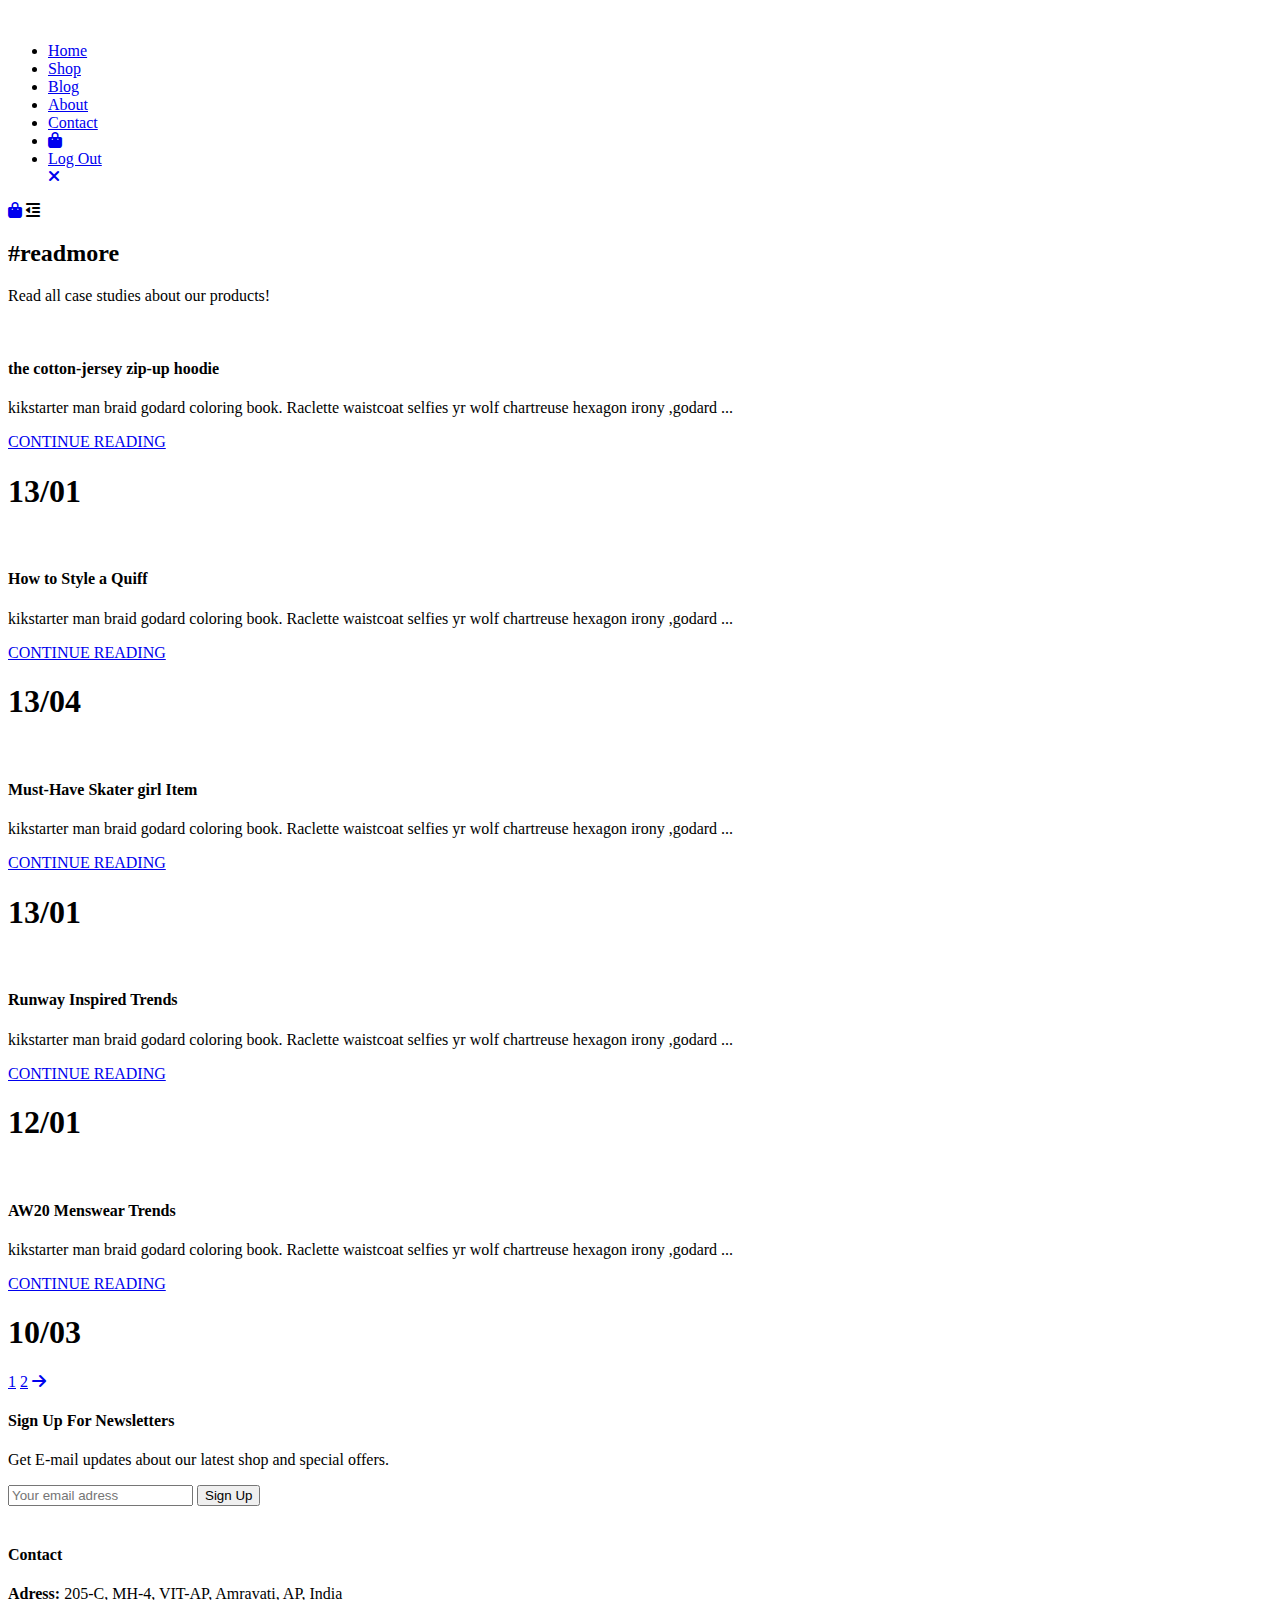
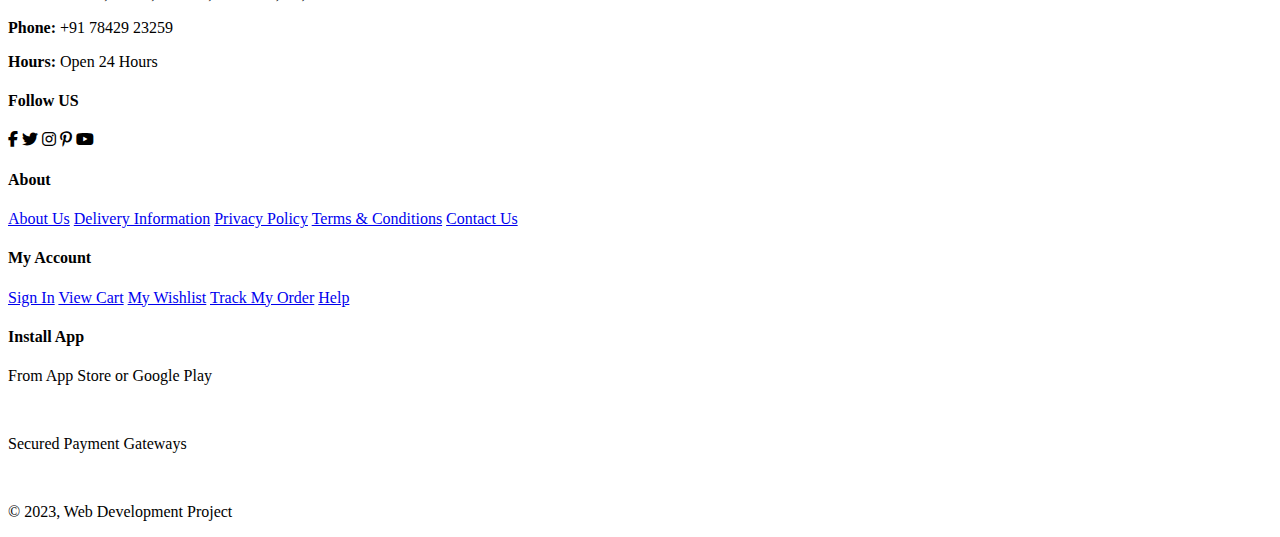
==== blog.html @ 49489ee8 "Add files via upload" ====
<!DOCTYPE html>
<html lang="en">
<!-- =================================================================================== -->
<!--        Home Page   -->
<!-- =================================================================================== -->

<head>
  <script src="https://kit.fontawesome.com/bcb2c05d90.js" crossorigin="anonymous"></script>
  <meta charset="UTF-8" />
  <meta http-equiv="X-UA-Compatible" content="IE=edge" />
  <meta name="viewport" content="width=device-width, initial-scale=1.0" />
  <title>E-Commerce</title>
  <!-- Font Awesome Library -->
  <link rel="stylesheet" href="https://cdnjs.cloudflare.com/ajax/libs/font-awesome/6.2.1/css/all.min.css" />
  <!-- <link rel="stylesheet" href="css/all.min.css" /> -->
  <!-- Css -->
  <link rel="stylesheet" href="css/style.css" />
  <!--  -->
</head>

<body>
  <header>
    <a href="index.html" class="logo"><img src="img/logo.jpg" alt="" class="logo" /></a>
    <nav>
      <ul id="navbar">
        <li><a href="index.html">Home</a></li>
        <li><a href="shop.html">Shop</a></li>
        <li><a href="blog.html">Blog</a></li>
        <li><a class="active" href="about.html">About</a></li>
        <li><a href="contact.html">Contact</a></li>
        <li id="lg-bag">
          <a href="cart.html"><i class="fa fa-bag-shopping"></i></a>
        </li>
        <li><a href="signUpIn.html">Log Out</a></li>
        <a href="#" id="close"><i class="fa-solid fa-xmark"></i></a>
      </ul>
    </nav>
    <div id="mobile">
      <a href="cart.html"><i class="fa fa-bag-shopping"></i></a>
      <i id="bar" class="fas fa-outdent"></i>
    </div>
  </header>

  <!-- ===================== -->
  <!--    P-Header Section   -->
  <!-- ===================== -->

  <section id="page-header" class="blog-header">
    <h2>#readmore</h2>

    <p>Read all case studies about our products! </p>
  </section>
  <!===========================-->
    <!-- blog section     -->
    <section id="blog">
      <div class="blog-box">
        <div class="blog-img">
          <img src="img/blog/b1.jpg" alt="">
        </div>
        <div class="blog-details">
          <h4> the cotton-jersey zip-up hoodie </h4>
          <p>
            kikstarter man braid godard coloring book. Raclette waistcoat selfies yr wolf chartreuse hexagon irony
            ,godard ... </p>
          <a href="#"> CONTINUE READING </a>
        </div>
        <h1> 13/01 </h1>

      </div>
      <div class="blog-box">
        <div class="blog-img">
          <img src="img/blog/b2.jpg" alt="">
        </div>
        <div class="blog-details">
          <h4> How to Style a Quiff </h4>
          <p>
            kikstarter man braid godard coloring book. Raclette waistcoat selfies yr wolf chartreuse hexagon irony
            ,godard ... </p>
          <a href="#"> CONTINUE READING </a>
        </div>
        <h1> 13/04 </h1>

      </div>
      <div class="blog-box">
        <div class="blog-img">
          <img src="img/blog/b3.jpg" alt="">
        </div>
        <div class="blog-details">
          <h4> Must-Have Skater girl Item </h4>
          <p>
            kikstarter man braid godard coloring book. Raclette waistcoat selfies yr wolf chartreuse hexagon irony
            ,godard ... </p>
          <a href="#"> CONTINUE READING </a>
        </div>
        <h1> 13/01 </h1>

      </div>
      <div class="blog-box">
        <div class="blog-img">
          <img src="img/blog/b4.jpg" alt="">
        </div>
        <div class="blog-details">
          <h4> Runway Inspired Trends </h4>
          <p>
            kikstarter man braid godard coloring book. Raclette waistcoat selfies yr wolf chartreuse hexagon irony
            ,godard ... </p>
          <a href="#"> CONTINUE READING </a>
        </div>
        <h1> 12/01 </h1>

      </div>
      <div class="blog-box">
        <div class="blog-img">
          <img src="img/blog/b6.jpg" alt="">
        </div>
        <div class="blog-details">
          <h4> AW20 Menswear Trends </h4>
          <p>
            kikstarter man braid godard coloring book. Raclette waistcoat selfies yr wolf chartreuse hexagon irony
            ,godard ... </p>
          <a href="#"> CONTINUE READING </a>
        </div>
        <h1> 10/03 </h1>

      </div>


    </section>

    <!===========================-->
      <!-- blog section     -->

      <!-- ===================== -->
      <!--    Paginition Section   -->
      <!-- ===================== -->
      <section id="paginition" class="section-p1">
        <a href="#">1</a>
        <a href="#">2</a>
        <a href="#"><i class="fa-solid fa-arrow-right"></i></a>
      </section>
      <!-- ===================== -->
      <!--   Newsletter    -->
      <!-- ===================== -->
      <section id="newsletter" class="section-p1 section-m1">
        <div class="newstext">
          <h4>Sign Up For Newsletters</h4>
          <p>
            Get E-mail updates about our latest shop and
            <span>special offers.</span>
          </p>
        </div>
        <div class="form">
          <input type="text" placeholder="Your email adress" />
          <button class="normal signBtn">Sign Up</button>
        </div>
      </section>

<!-- ===================== -->
    <!-----    Footer    -------->
    <!-- ===================== -->
    <footer class="section-p1">
      <div class="col">
        <img src="img/logo.svg" alt="" class="logo" />
        <h4>Contact</h4>
        <p><strong>Adress:</strong> 205-C, MH-4, VIT-AP, Amravati, AP, India</p>
        <p><strong>Phone:</strong> +91 78429 23259</p>
        <p><strong>Hours:</strong> Open 24 Hours</p>
        <div class="icon follow">
          <h4>Follow US</h4>
          <i class="fab fa-facebook-f"></i>
          <i class="fab fa-twitter"></i>
          <i class="fab fa-instagram"></i>
          <i class="fab fa-pinterest-p"></i>
          <i class="fab fa-youtube"></i>
        </div>
      </div>
      <div class="col">
        <h4>About</h4>
        <a href="#">About Us</a>
        <a href="#">Delivery Information</a>
        <a href="#">Privacy Policy</a>
        <a href="#">Terms & Conditions</a>
        <a href="contact.html">Contact Us</a>
      </div>
      <div class="col">
        <h4>My Account</h4>
        <a href="signUpIn.html">Sign In</a>
        <a href="cart.html">View Cart</a>
        <a href="#">My Wishlist</a>
        <a href="#">Track My Order</a>
        <a href="#">Help</a>
      </div>
      <div class="col install">
        <h4>Install App</h4>
        <p>From App Store or Google Play</p>
        <div class="row">
          <img src="img/pay/app.jpg" alt="" />
          <img src="img/pay/play.jpg" alt="" />
        </div>
        <p>Secured Payment Gateways</p>
        <img src="img/pay/pay.png" alt="" />
      </div>
      <div class="copyright">
        <p>&copy; 2023, Web Development Project</p>
      </div>
    </footer>
      <!-- ============================================================================================================ -->
      <script src="commonScript.js"></script>
</body>

</html>
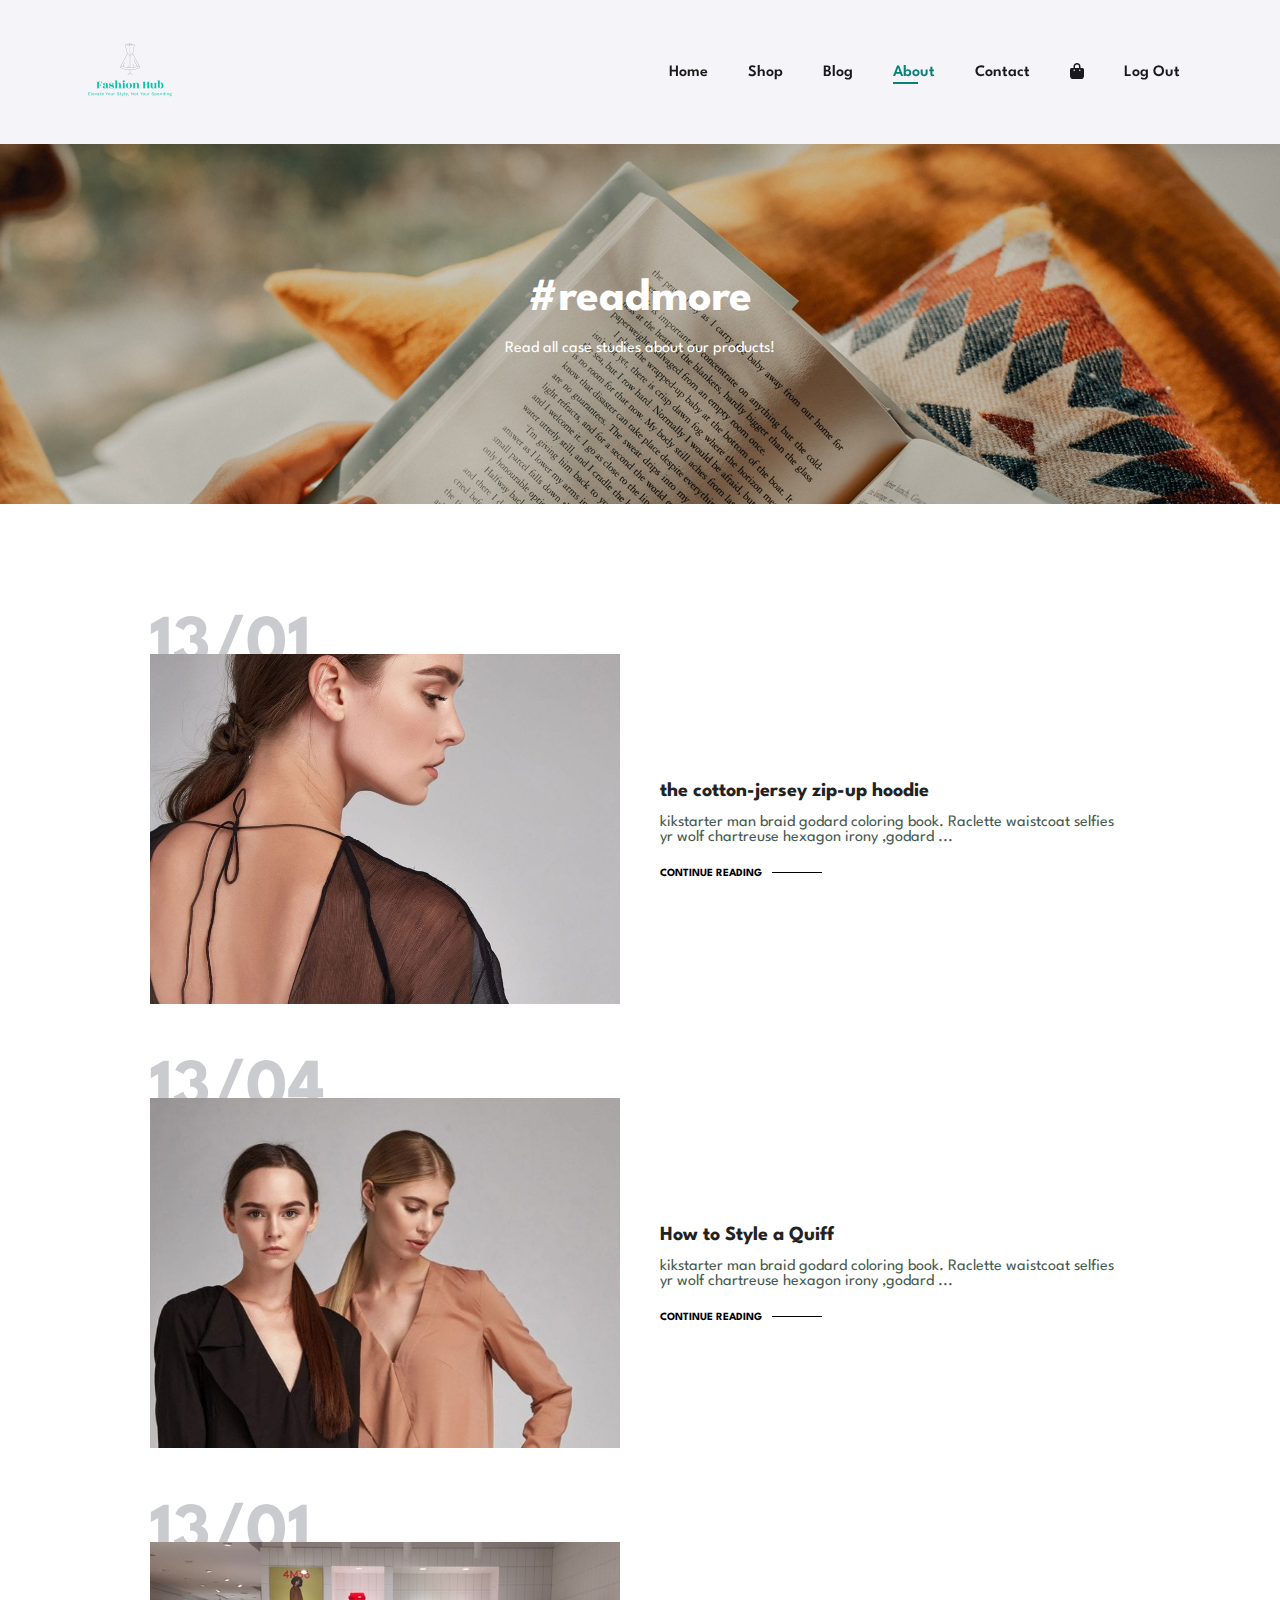
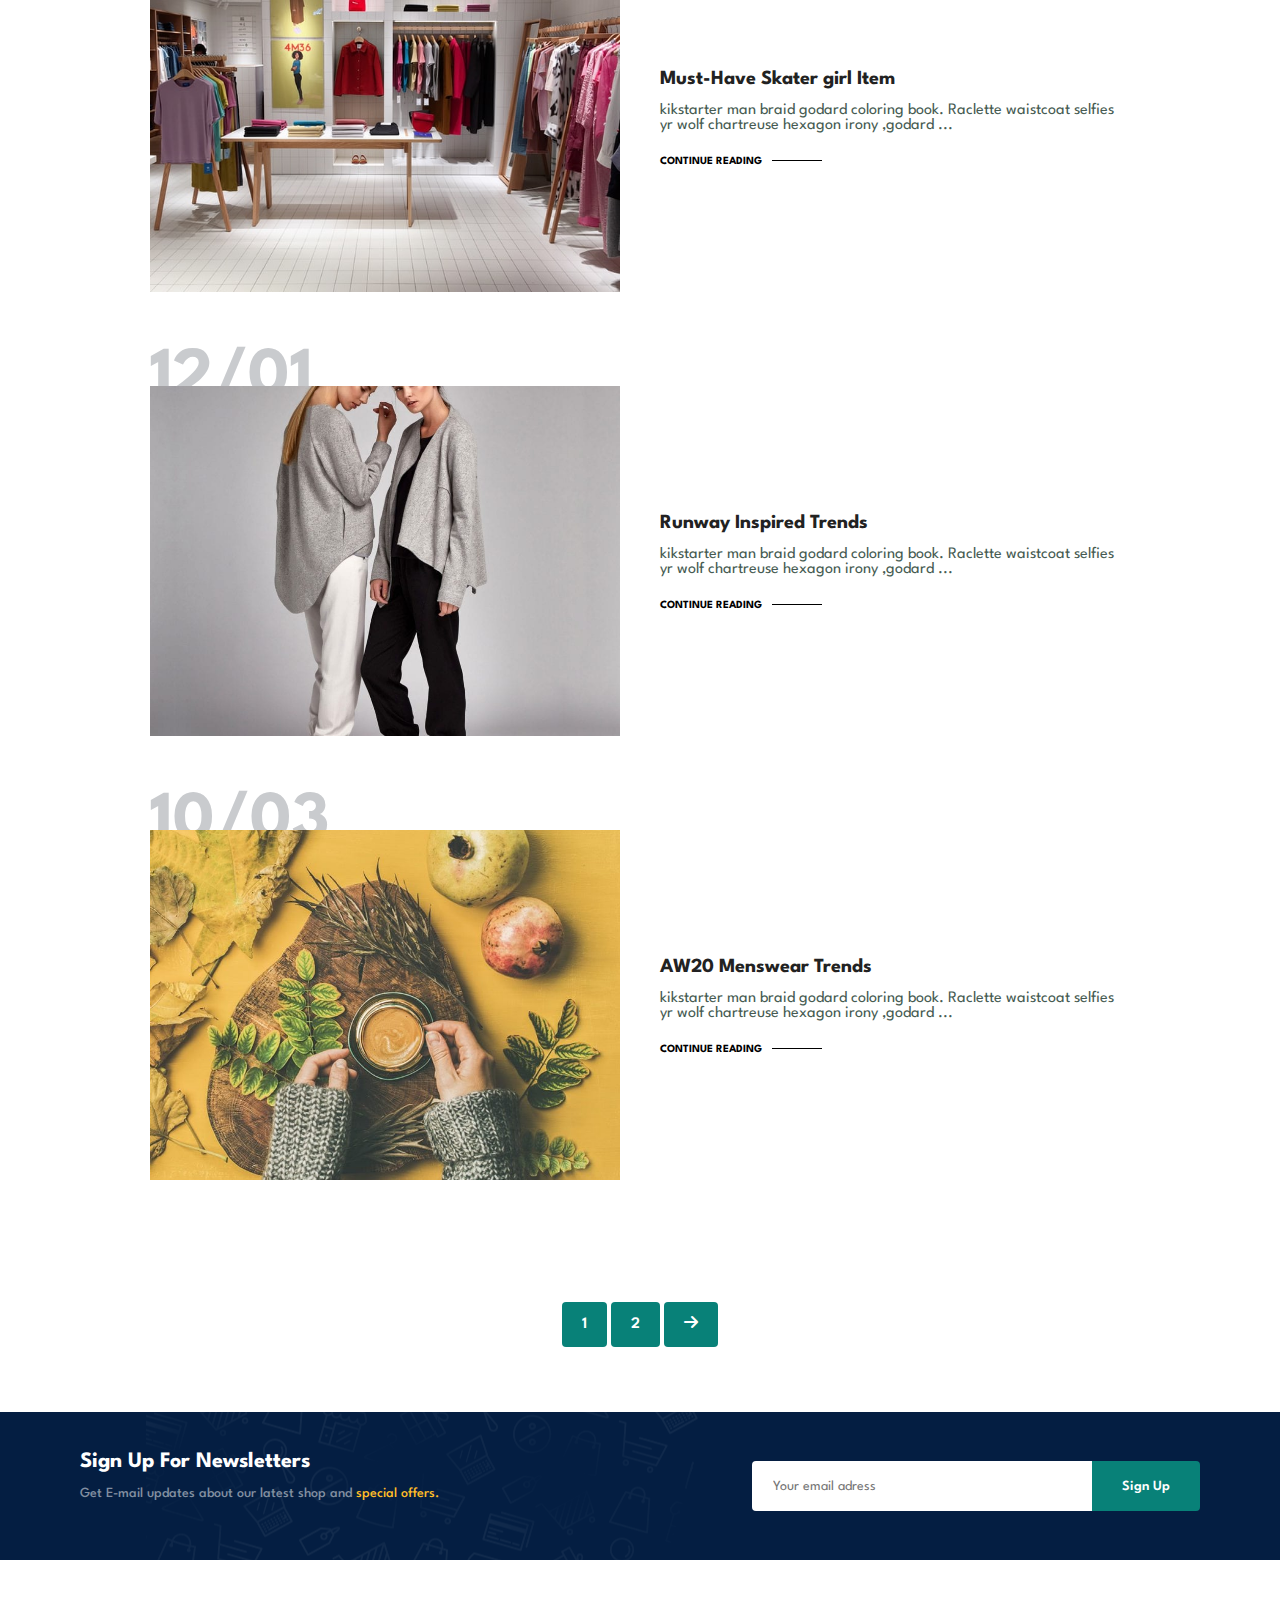
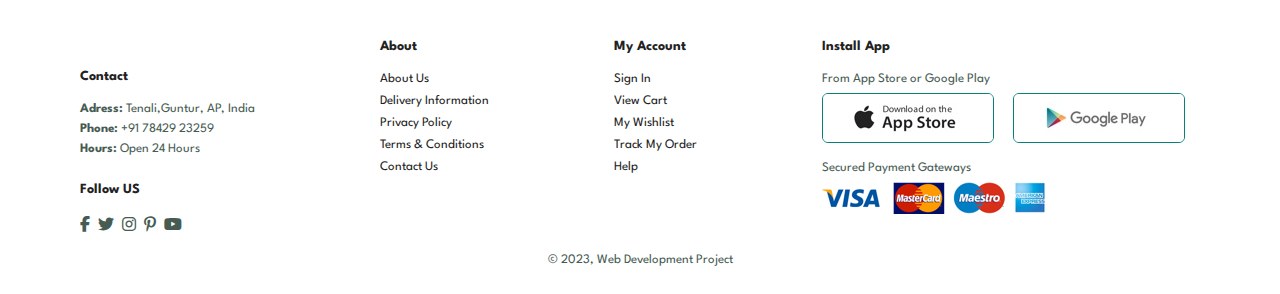
==== commit fd883bf8: "Update blog.html" ====
--- a/blog.html
+++ b/blog.html
@@ -162,7 +162,7 @@
       <div class="col">
         <img src="img/logo.svg" alt="" class="logo" />
         <h4>Contact</h4>
-        <p><strong>Adress:</strong> 205-C, MH-4, VIT-AP, Amravati, AP, India</p>
+        <p><strong>Adress:</strong> Tenali,Guntur, AP, India</p>
         <p><strong>Phone:</strong> +91 78429 23259</p>
         <p><strong>Hours:</strong> Open 24 Hours</p>
         <div class="icon follow">
@@ -208,4 +208,4 @@
       <script src="commonScript.js"></script>
 </body>
 
-</html>+</html>
--- a/css/all.min.css
+++ b/css/all.min.css
@@ -0,0 +1,6 @@
+/*!
+ * Font Awesome Free 6.2.1 by @fontawesome - https://fontawesome.com
+ * License - https://fontawesome.com/license/free (Icons: CC BY 4.0, Fonts: SIL OFL 1.1, Code: MIT License)
+ * Copyright 2022 Fonticons, Inc.
+ */
+.fa{font-family:var(--fa-style-family,"Font Awesome 6 Free");font-weight:var(--fa-style,900)}.fa,.fa-brands,.fa-classic,.fa-regular,.fa-sharp,.fa-solid,.fab,.far,.fas{-moz-osx-font-smoothing:grayscale;-webkit-font-smoothing:antialiased;display:var(--fa-display,inline-block);font-style:normal;font-variant:normal;line-height:1;text-rendering:auto}.fa-classic,.fa-regular,.fa-solid,.far,.fas{font-family:"Font Awesome 6 Free"}.fa-brands,.fab{font-family:"Font Awesome 6 Brands"}.fa-1x{font-size:1em}.fa-2x{font-size:2em}.fa-3x{font-size:3em}.fa-4x{font-size:4em}.fa-5x{font-size:5em}.fa-6x{font-size:6em}.fa-7x{font-size:7em}.fa-8x{font-size:8em}.fa-9x{font-size:9em}.fa-10x{font-size:10em}.fa-2xs{font-size:.625em;line-height:.1em;vertical-align:.225em}.fa-xs{font-size:.75em;line-height:.08333em;vertical-align:.125em}.fa-sm{font-size:.875em;line-height:.07143em;vertical-align:.05357em}.fa-lg{font-size:1.25em;line-height:.05em;vertical-align:-.075em}.fa-xl{font-size:1.5em;line-height:.04167em;vertical-align:-.125em}.fa-2xl{font-size:2em;line-height:.03125em;vertical-align:-.1875em}.fa-fw{text-align:center;width:1.25em}.fa-ul{list-style-type:none;margin-left:var(--fa-li-margin,2.5em);padding-left:0}.fa-ul>li{position:relative}.fa-li{left:calc(var(--fa-li-width, 2em)*-1);position:absolute;text-align:center;width:var(--fa-li-width,2em);line-height:inherit}.fa-border{border-radius:var(--fa-border-radius,.1em);border:var(--fa-border-width,.08em) var(--fa-border-style,solid) var(--fa-border-color,#eee);padding:var(--fa-border-padding,.2em .25em .15em)}.fa-pull-left{float:left;margin-right:var(--fa-pull-margin,.3em)}.fa-pull-right{float:right;margin-left:var(--fa-pull-margin,.3em)}.fa-beat{-webkit-animation-name:fa-beat;animation-name:fa-beat;-webkit-animation-delay:var(--fa-animation-delay,0s);animation-delay:var(--fa-animation-delay,0s);-webkit-animation-direction:var(--fa-animation-direction,normal);animation-direction:var(--fa-animation-direction,normal);-webkit-animation-duration:var(--fa-animation-duration,1s);animation-duration:var(--fa-animation-duration,1s);-webkit-animation-iteration-count:var(--fa-animation-iteration-count,infinite);animation-iteration-count:var(--fa-animation-iteration-count,infinite);-webkit-animation-timing-function:var(--fa-animation-timing,ease-in-out);animation-timing-function:var(--fa-animation-timing,ease-in-out)}.fa-bounce{-webkit-animation-name:fa-bounce;animation-name:fa-bounce;-webkit-animation-delay:var(--fa-animation-delay,0s);animation-delay:var(--fa-animation-delay,0s);-webkit-animation-direction:var(--fa-animation-direction,normal);animation-direction:var(--fa-animation-direction,normal);-webkit-animation-duration:var(--fa-animation-duration,1s);animation-duration:var(--fa-animation-duration,1s);-webkit-animation-iteration-count:var(--fa-animation-iteration-count,infinite);animation-iteration-count:var(--fa-animation-iteration-count,infinite);-webkit-animation-timing-function:var(--fa-animation-timing,cubic-bezier(.28,.84,.42,1));animation-timing-function:var(--fa-animation-timing,cubic-bezier(.28,.84,.42,1))}.fa-fade{-webkit-animation-name:fa-fade;animation-name:fa-fade;-webkit-animation-iteration-count:var(--fa-animation-iteration-count,infinite);animation-iteration-count:var(--fa-animation-iteration-count,infinite);-webkit-animation-timing-function:var(--fa-animation-timing,cubic-bezier(.4,0,.6,1));animation-timing-function:var(--fa-animation-timing,cubic-bezier(.4,0,.6,1))}.fa-beat-fade,.fa-fade{-webkit-animation-delay:var(--fa-animation-delay,0s);animation-delay:var(--fa-animation-delay,0s);-webkit-animation-direction:var(--fa-animation-direction,normal);animation-direction:var(--fa-animation-direction,normal);-webkit-animation-duration:var(--fa-animation-duration,1s);animation-duration:var(--fa-animation-duration,1s)}.fa-beat-fade{-webkit-animation-name:fa-beat-fade;animation-name:fa-beat-fade;-webkit-animation-iteration-count:var(--fa-animation-iteration-count,infinite);animation-iteration-count:var(--fa-animation-iteration-count,infinite);-webkit-animation-timing-function:var(--fa-animation-timing,cubic-bezier(.4,0,.6,1));animation-timing-function:var(--fa-animation-timing,cubic-bezier(.4,0,.6,1))}.fa-flip{-webkit-animation-name:fa-flip;animation-name:fa-flip;-webkit-animation-delay:var(--fa-animation-delay,0s);animation-delay:var(--fa-animation-delay,0s);-webkit-animation-direction:var(--fa-animation-direction,normal);animation-direction:var(--fa-animation-direction,normal);-webkit-animation-duration:var(--fa-animation-duration,1s);animation-duration:var(--fa-animation-duration,1s);-webkit-animation-iteration-count:var(--fa-animation-iteration-count,infinite);animation-iteration-count:var(--fa-animation-iteration-count,infinite);-webkit-animation-timing-function:var(--fa-animation-timing,ease-in-out);animation-timing-function:var(--fa-animation-timing,ease-in-out)}.fa-shake{-webkit-animation-name:fa-shake;animation-name:fa-shake;-webkit-animation-duration:var(--fa-animation-duration,1s);animation-duration:var(--fa-animation-duration,1s);-webkit-animation-iteration-count:var(--fa-animation-iteration-count,infinite);animation-iteration-count:var(--fa-animation-iteration-count,infinite);-webkit-animation-timing-function:var(--fa-animation-timing,linear);animation-timing-function:var(--fa-animation-timing,linear)}.fa-shake,.fa-spin{-webkit-animation-delay:var(--fa-animation-delay,0s);animation-delay:var(--fa-animation-delay,0s);-webkit-animation-direction:var(--fa-animation-direction,normal);animation-direction:var(--fa-animation-direction,normal)}.fa-spin{-webkit-animation-name:fa-spin;animation-name:fa-spin;-webkit-animation-duration:var(--fa-animation-duration,2s);animation-duration:var(--fa-animation-duration,2s);-webkit-animation-iteration-count:var(--fa-animation-iteration-count,infinite);animation-iteration-count:var(--fa-animation-iteration-count,infinite);-webkit-animation-timing-function:var(--fa-animation-timing,linear);animation-timing-function:var(--fa-animation-timing,linear)}.fa-spin-reverse{--fa-animation-direction:reverse}.fa-pulse,.fa-spin-pulse{-webkit-animation-name:fa-spin;animation-name:fa-spin;-webkit-animation-direction:var(--fa-animation-direction,normal);animation-direction:var(--fa-animation-direction,normal);-webkit-animation-duration:var(--fa-animation-duration,1s);animation-duration:var(--fa-animation-duration,1s);-webkit-animation-iteration-count:var(--fa-animation-iteration-count,infinite);animation-iteration-count:var(--fa-animation-iteration-count,infinite);-webkit-animation-timing-function:var(--fa-animation-timing,steps(8));animation-timing-function:var(--fa-animation-timing,steps(8))}@media (prefers-reduced-motion:reduce){.fa-beat,.fa-beat-fade,.fa-bounce,.fa-fade,.fa-flip,.fa-pulse,.fa-shake,.fa-spin,.fa-spin-pulse{-webkit-animation-delay:-1ms;animation-delay:-1ms;-webkit-animation-duration:1ms;animation-duration:1ms;-webkit-animation-iteration-count:1;animation-iteration-count:1;transition-delay:0s;transition-duration:0s}}@-webkit-keyframes fa-beat{0%,90%{-webkit-transform:scale(1);transform:scale(1)}45%{-webkit-transform:scale(var(--fa-beat-scale,1.25));transform:scale(var(--fa-beat-scale,1.25))}}@keyframes fa-beat{0%,90%{-webkit-transform:scale(1);transform:scale(1)}45%{-webkit-transform:scale(var(--fa-beat-scale,1.25));transform:scale(var(--fa-beat-scale,1.25))}}@-webkit-keyframes fa-bounce{0%{-webkit-transform:scale(1) translateY(0);transform:scale(1) translateY(0)}10%{-webkit-transform:scale(var(--fa-bounce-start-scale-x,1.1),var(--fa-bounce-start-scale-y,.9)) translateY(0);transform:scale(var(--fa-bounce-start-scale-x,1.1),var(--fa-bounce-start-scale-y,.9)) translateY(0)}30%{-webkit-transform:scale(var(--fa-bounce-jump-scale-x,.9),var(--fa-bounce-jump-scale-y,1.1)) translateY(var(--fa-bounce-height,-.5em));transform:scale(var(--fa-bounce-jump-scale-x,.9),var(--fa-bounce-jump-scale-y,1.1)) translateY(var(--fa-bounce-height,-.5em))}50%{-webkit-transform:scale(var(--fa-bounce-land-scale-x,1.05),var(--fa-bounce-land-scale-y,.95)) translateY(0);transform:scale(var(--fa-bounce-land-scale-x,1.05),var(--fa-bounce-land-scale-y,.95)) translateY(0)}57%{-webkit-transform:scale(1) translateY(var(--fa-bounce-rebound,-.125em));transform:scale(1) translateY(var(--fa-bounce-rebound,-.125em))}64%{-webkit-transform:scale(1) translateY(0);transform:scale(1) translateY(0)}to{-webkit-transform:scale(1) translateY(0);transform:scale(1) translateY(0)}}@keyframes fa-bounce{0%{-webkit-transform:scale(1) translateY(0);transform:scale(1) translateY(0)}10%{-webkit-transform:scale(var(--fa-bounce-start-scale-x,1.1),var(--fa-bounce-start-scale-y,.9)) translateY(0);transform:scale(var(--fa-bounce-start-scale-x,1.1),var(--fa-bounce-start-scale-y,.9)) translateY(0)}30%{-webkit-transform:scale(var(--fa-bounce-jump-scale-x,.9),var(--fa-bounce-jump-scale-y,1.1)) translateY(var(--fa-bounce-height,-.5em));transform:scale(var(--fa-bounce-jump-scale-x,.9),var(--fa-bounce-jump-scale-y,1.1)) translateY(var(--fa-bounce-height,-.5em))}50%{-webkit-transform:scale(var(--fa-bounce-land-scale-x,1.05),var(--fa-bounce-land-scale-y,.95)) translateY(0);transform:scale(var(--fa-bounce-land-scale-x,1.05),var(--fa-bounce-land-scale-y,.95)) translateY(0)}57%{-webkit-transform:scale(1) translateY(var(--fa-bounce-rebound,-.125em));transform:scale(1) translateY(var(--fa-bounce-rebound,-.125em))}64%{-webkit-transform:scale(1) translateY(0);transform:scale(1) translateY(0)}to{-webkit-transform:scale(1) translateY(0);transform:scale(1) translateY(0)}}@-webkit-keyframes fa-fade{50%{opacity:var(--fa-fade-opacity,.4)}}@keyframes fa-fade{50%{opacity:var(--fa-fade-opacity,.4)}}@-webkit-keyframes fa-beat-fade{0%,to{opacity:var(--fa-beat-fade-opacity,.4);-webkit-transform:scale(1);transform:scale(1)}50%{opacity:1;-webkit-transform:scale(var(--fa-beat-fade-scale,1.125));transform:scale(var(--fa-beat-fade-scale,1.125))}}@keyframes fa-beat-fade{0%,to{opacity:var(--fa-beat-fade-opacity,.4);-webkit-transform:scale(1);transform:scale(1)}50%{opacity:1;-webkit-transform:scale(var(--fa-beat-fade-scale,1.125));transform:scale(var(--fa-beat-fade-scale,1.125))}}@-webkit-keyframes fa-flip{50%{-webkit-transform:rotate3d(var(--fa-flip-x,0),var(--fa-flip-y,1),var(--fa-flip-z,0),var(--fa-flip-angle,-180deg));transform:rotate3d(var(--fa-flip-x,0),var(--fa-flip-y,1),var(--fa-flip-z,0),var(--fa-flip-angle,-180deg))}}@keyframes fa-flip{50%{-webkit-transform:rotate3d(var(--fa-flip-x,0),var(--fa-flip-y,1),var(--fa-flip-z,0),var(--fa-flip-angle,-180deg));transform:rotate3d(var(--fa-flip-x,0),var(--fa-flip-y,1),var(--fa-flip-z,0),var(--fa-flip-angle,-180deg))}}@-webkit-keyframes fa-shake{0%{-webkit-transform:rotate(-15deg);transform:rotate(-15deg)}4%{-webkit-transform:rotate(15deg);transform:rotate(15deg)}8%,24%{-webkit-transform:rotate(-18deg);transform:rotate(-18deg)}12%,28%{-webkit-transform:rotate(18deg);transform:rotate(18deg)}16%{-webkit-transform:rotate(-22deg);transform:rotate(-22deg)}20%{-webkit-transform:rotate(22deg);transform:rotate(22deg)}32%{-webkit-transform:rotate(-12deg);transform:rotate(-12deg)}36%{-webkit-transform:rotate(12deg);transform:rotate(12deg)}40%,to{-webkit-transform:rotate(0deg);transform:rotate(0deg)}}@keyframes fa-shake{0%{-webkit-transform:rotate(-15deg);transform:rotate(-15deg)}4%{-webkit-transform:rotate(15deg);transform:rotate(15deg)}8%,24%{-webkit-transform:rotate(-18deg);transform:rotate(-18deg)}12%,28%{-webkit-transform:rotate(18deg);transform:rotate(18deg)}16%{-webkit-transform:rotate(-22deg);transform:rotate(-22deg)}20%{-webkit-transform:rotate(22deg);transform:rotate(22deg)}32%{-webkit-transform:rotate(-12deg);transform:rotate(-12deg)}36%{-webkit-transform:rotate(12deg);transform:rotate(12deg)}40%,to{-webkit-transform:rotate(0deg);transform:rotate(0deg)}}@-webkit-keyframes fa-spin{0%{-webkit-transform:rotate(0deg);transform:rotate(0deg)}to{-webkit-transform:rotate(1turn);transform:rotate(1turn)}}@keyframes fa-spin{0%{-webkit-transform:rotate(0deg);transform:rotate(0deg)}to{-webkit-transform:rotate(1turn);transform:rotate(1turn)}}.fa-rotate-90{-webkit-transform:rotate(90deg);transform:rotate(90deg)}.fa-rotate-180{-webkit-transform:rotate(180deg);transform:rotate(180deg)}.fa-rotate-270{-webkit-transform:rotate(270deg);transform:rotate(270deg)}.fa-flip-horizontal{-webkit-transform:scaleX(-1);transform:scaleX(-1)}.fa-flip-vertical{-webkit-transform:scaleY(-1);transform:scaleY(-1)}.fa-flip-both,.fa-flip-horizontal.fa-flip-vertical{-webkit-transform:scale(-1);transform:scale(-1)}.fa-rotate-by{-webkit-transform:rotate(var(--fa-rotate-angle,none));transform:rotate(var(--fa-rotate-angle,none))}.fa-stack{display:inline-block;height:2em;line-height:2em;position:relative;vertical-align:middle;width:2.5em}.fa-stack-1x,.fa-stack-2x{left:0;position:absolute;text-align:center;width:100%;z-index:var(--fa-stack-z-index,auto)}.fa-stack-1x{line-height:inherit}.fa-stack-2x{font-size:2em}.fa-inverse{color:var(--fa-inverse,#fff)}.fa-0:before{content:"\30"}.fa-1:before{content:"\31"}.fa-2:before{content:"\32"}.fa-3:before{content:"\33"}.fa-4:before{content:"\34"}.fa-5:before{content:"\35"}.fa-6:before{content:"\36"}.fa-7:before{content:"\37"}.fa-8:before{content:"\38"}.fa-9:before{content:"\39"}.fa-fill-drip:before{content:"\f576"}.fa-arrows-to-circle:before{content:"\e4bd"}.fa-chevron-circle-right:before,.fa-circle-chevron-right:before{content:"\f138"}.fa-at:before{content:"\40"}.fa-trash-alt:before,.fa-trash-can:before{content:"\f2ed"}.fa-text-height:before{content:"\f034"}.fa-user-times:before,.fa-user-xmark:before{content:"\f235"}.fa-stethoscope:before{content:"\f0f1"}.fa-comment-alt:before,.fa-message:before{content:"\f27a"}.fa-info:before{content:"\f129"}.fa-compress-alt:before,.fa-down-left-and-up-right-to-center:before{content:"\f422"}.fa-explosion:before{content:"\e4e9"}.fa-file-alt:before,.fa-file-lines:before,.fa-file-text:before{content:"\f15c"}.fa-wave-square:before{content:"\f83e"}.fa-ring:before{content:"\f70b"}.fa-building-un:before{content:"\e4d9"}.fa-dice-three:before{content:"\f527"}.fa-calendar-alt:before,.fa-calendar-days:before{content:"\f073"}.fa-anchor-circle-check:before{content:"\e4aa"}.fa-building-circle-arrow-right:before{content:"\e4d1"}.fa-volleyball-ball:before,.fa-volleyball:before{content:"\f45f"}.fa-arrows-up-to-line:before{content:"\e4c2"}.fa-sort-desc:before,.fa-sort-down:before{content:"\f0dd"}.fa-circle-minus:before,.fa-minus-circle:before{content:"\f056"}.fa-door-open:before{content:"\f52b"}.fa-right-from-bracket:before,.fa-sign-out-alt:before{content:"\f2f5"}.fa-atom:before{content:"\f5d2"}.fa-soap:before{content:"\e06e"}.fa-heart-music-camera-bolt:before,.fa-icons:before{content:"\f86d"}.fa-microphone-alt-slash:before,.fa-microphone-lines-slash:before{content:"\f539"}.fa-bridge-circle-check:before{content:"\e4c9"}.fa-pump-medical:before{content:"\e06a"}.fa-fingerprint:before{content:"\f577"}.fa-hand-point-right:before{content:"\f0a4"}.fa-magnifying-glass-location:before,.fa-search-location:before{content:"\f689"}.fa-forward-step:before,.fa-step-forward:before{content:"\f051"}.fa-face-smile-beam:before,.fa-smile-beam:before{content:"\f5b8"}.fa-flag-checkered:before{content:"\f11e"}.fa-football-ball:before,.fa-football:before{content:"\f44e"}.fa-school-circle-exclamation:before{content:"\e56c"}.fa-crop:before{content:"\f125"}.fa-angle-double-down:before,.fa-angles-down:before{content:"\f103"}.fa-users-rectangle:before{content:"\e594"}.fa-people-roof:before{content:"\e537"}.fa-people-line:before{content:"\e534"}.fa-beer-mug-empty:before,.fa-beer:before{content:"\f0fc"}.fa-diagram-predecessor:before{content:"\e477"}.fa-arrow-up-long:before,.fa-long-arrow-up:before{content:"\f176"}.fa-burn:before,.fa-fire-flame-simple:before{content:"\f46a"}.fa-male:before,.fa-person:before{content:"\f183"}.fa-laptop:before{content:"\f109"}.fa-file-csv:before{content:"\f6dd"}.fa-menorah:before{content:"\f676"}.fa-truck-plane:before{content:"\e58f"}.fa-record-vinyl:before{content:"\f8d9"}.fa-face-grin-stars:before,.fa-grin-stars:before{content:"\f587"}.fa-bong:before{content:"\f55c"}.fa-pastafarianism:before,.fa-spaghetti-monster-flying:before{content:"\f67b"}.fa-arrow-down-up-across-line:before{content:"\e4af"}.fa-spoon:before,.fa-utensil-spoon:before{content:"\f2e5"}.fa-jar-wheat:before{content:"\e517"}.fa-envelopes-bulk:before,.fa-mail-bulk:before{content:"\f674"}.fa-file-circle-exclamation:before{content:"\e4eb"}.fa-circle-h:before,.fa-hospital-symbol:before{content:"\f47e"}.fa-pager:before{content:"\f815"}.fa-address-book:before,.fa-contact-book:before{content:"\f2b9"}.fa-strikethrough:before{content:"\f0cc"}.fa-k:before{content:"\4b"}.fa-landmark-flag:before{content:"\e51c"}.fa-pencil-alt:before,.fa-pencil:before{content:"\f303"}.fa-backward:before{content:"\f04a"}.fa-caret-right:before{content:"\f0da"}.fa-comments:before{content:"\f086"}.fa-file-clipboard:before,.fa-paste:before{content:"\f0ea"}.fa-code-pull-request:before{content:"\e13c"}.fa-clipboard-list:before{content:"\f46d"}.fa-truck-loading:before,.fa-truck-ramp-box:before{content:"\f4de"}.fa-user-check:before{content:"\f4fc"}.fa-vial-virus:before{content:"\e597"}.fa-sheet-plastic:before{content:"\e571"}.fa-blog:before{content:"\f781"}.fa-user-ninja:before{content:"\f504"}.fa-person-arrow-up-from-line:before{content:"\e539"}.fa-scroll-torah:before,.fa-torah:before{content:"\f6a0"}.fa-broom-ball:before,.fa-quidditch-broom-ball:before,.fa-quidditch:before{content:"\f458"}.fa-toggle-off:before{content:"\f204"}.fa-archive:before,.fa-box-archive:before{content:"\f187"}.fa-person-drowning:before{content:"\e545"}.fa-arrow-down-9-1:before,.fa-sort-numeric-desc:before,.fa-sort-numeric-down-alt:before{content:"\f886"}.fa-face-grin-tongue-squint:before,.fa-grin-tongue-squint:before{content:"\f58a"}.fa-spray-can:before{content:"\f5bd"}.fa-truck-monster:before{content:"\f63b"}.fa-w:before{content:"\57"}.fa-earth-africa:before,.fa-globe-africa:before{content:"\f57c"}.fa-rainbow:before{content:"\f75b"}.fa-circle-notch:before{content:"\f1ce"}.fa-tablet-alt:before,.fa-tablet-screen-button:before{content:"\f3fa"}.fa-paw:before{content:"\f1b0"}.fa-cloud:before{content:"\f0c2"}.fa-trowel-bricks:before{content:"\e58a"}.fa-face-flushed:before,.fa-flushed:before{content:"\f579"}.fa-hospital-user:before{content:"\f80d"}.fa-tent-arrow-left-right:before{content:"\e57f"}.fa-gavel:before,.fa-legal:before{content:"\f0e3"}.fa-binoculars:before{content:"\f1e5"}.fa-microphone-slash:before{content:"\f131"}.fa-box-tissue:before{content:"\e05b"}.fa-motorcycle:before{content:"\f21c"}.fa-bell-concierge:before,.fa-concierge-bell:before{content:"\f562"}.fa-pen-ruler:before,.fa-pencil-ruler:before{content:"\f5ae"}.fa-people-arrows-left-right:before,.fa-people-arrows:before{content:"\e068"}.fa-mars-and-venus-burst:before{content:"\e523"}.fa-caret-square-right:before,.fa-square-caret-right:before{content:"\f152"}.fa-cut:before,.fa-scissors:before{content:"\f0c4"}.fa-sun-plant-wilt:before{content:"\e57a"}.fa-toilets-portable:before{content:"\e584"}.fa-hockey-puck:before{content:"\f453"}.fa-table:before{content:"\f0ce"}.fa-magnifying-glass-arrow-right:before{content:"\e521"}.fa-digital-tachograph:before,.fa-tachograph-digital:before{content:"\f566"}.fa-users-slash:before{content:"\e073"}.fa-clover:before{content:"\e139"}.fa-mail-reply:before,.fa-reply:before{content:"\f3e5"}.fa-star-and-crescent:before{content:"\f699"}.fa-house-fire:before{content:"\e50c"}.fa-minus-square:before,.fa-square-minus:before{content:"\f146"}.fa-helicopter:before{content:"\f533"}.fa-compass:before{content:"\f14e"}.fa-caret-square-down:before,.fa-square-caret-down:before{content:"\f150"}.fa-file-circle-question:before{content:"\e4ef"}.fa-laptop-code:before{content:"\f5fc"}.fa-swatchbook:before{content:"\f5c3"}.fa-prescription-bottle:before{content:"\f485"}.fa-bars:before,.fa-navicon:before{content:"\f0c9"}.fa-people-group:before{content:"\e533"}.fa-hourglass-3:before,.fa-hourglass-end:before{content:"\f253"}.fa-heart-broken:before,.fa-heart-crack:before{content:"\f7a9"}.fa-external-link-square-alt:before,.fa-square-up-right:before{content:"\f360"}.fa-face-kiss-beam:before,.fa-kiss-beam:before{content:"\f597"}.fa-film:before{content:"\f008"}.fa-ruler-horizontal:before{content:"\f547"}.fa-people-robbery:before{content:"\e536"}.fa-lightbulb:before{content:"\f0eb"}.fa-caret-left:before{content:"\f0d9"}.fa-circle-exclamation:before,.fa-exclamation-circle:before{content:"\f06a"}.fa-school-circle-xmark:before{content:"\e56d"}.fa-arrow-right-from-bracket:before,.fa-sign-out:before{content:"\f08b"}.fa-chevron-circle-down:before,.fa-circle-chevron-down:before{content:"\f13a"}.fa-unlock-alt:before,.fa-unlock-keyhole:before{content:"\f13e"}.fa-cloud-showers-heavy:before{content:"\f740"}.fa-headphones-alt:before,.fa-headphones-simple:before{content:"\f58f"}.fa-sitemap:before{content:"\f0e8"}.fa-circle-dollar-to-slot:before,.fa-donate:before{content:"\f4b9"}.fa-memory:before{content:"\f538"}.fa-road-spikes:before{content:"\e568"}.fa-fire-burner:before{content:"\e4f1"}.fa-flag:before{content:"\f024"}.fa-hanukiah:before{content:"\f6e6"}.fa-feather:before{content:"\f52d"}.fa-volume-down:before,.fa-volume-low:before{content:"\f027"}.fa-comment-slash:before{content:"\f4b3"}.fa-cloud-sun-rain:before{content:"\f743"}.fa-compress:before{content:"\f066"}.fa-wheat-alt:before,.fa-wheat-awn:before{content:"\e2cd"}.fa-ankh:before{content:"\f644"}.fa-hands-holding-child:before{content:"\e4fa"}.fa-asterisk:before{content:"\2a"}.fa-check-square:before,.fa-square-check:before{content:"\f14a"}.fa-peseta-sign:before{content:"\e221"}.fa-header:before,.fa-heading:before{content:"\f1dc"}.fa-ghost:before{content:"\f6e2"}.fa-list-squares:before,.fa-list:before{content:"\f03a"}.fa-phone-square-alt:before,.fa-square-phone-flip:before{content:"\f87b"}.fa-cart-plus:before{content:"\f217"}.fa-gamepad:before{content:"\f11b"}.fa-circle-dot:before,.fa-dot-circle:before{content:"\f192"}.fa-dizzy:before,.fa-face-dizzy:before{content:"\f567"}.fa-egg:before{content:"\f7fb"}.fa-house-medical-circle-xmark:before{content:"\e513"}.fa-campground:before{content:"\f6bb"}.fa-folder-plus:before{content:"\f65e"}.fa-futbol-ball:before,.fa-futbol:before,.fa-soccer-ball:before{content:"\f1e3"}.fa-paint-brush:before,.fa-paintbrush:before{content:"\f1fc"}.fa-lock:before{content:"\f023"}.fa-gas-pump:before{content:"\f52f"}.fa-hot-tub-person:before,.fa-hot-tub:before{content:"\f593"}.fa-map-location:before,.fa-map-marked:before{content:"\f59f"}.fa-house-flood-water:before{content:"\e50e"}.fa-tree:before{content:"\f1bb"}.fa-bridge-lock:before{content:"\e4cc"}.fa-sack-dollar:before{content:"\f81d"}.fa-edit:before,.fa-pen-to-square:before{content:"\f044"}.fa-car-side:before{content:"\f5e4"}.fa-share-alt:before,.fa-share-nodes:before{content:"\f1e0"}.fa-heart-circle-minus:before{content:"\e4ff"}.fa-hourglass-2:before,.fa-hourglass-half:before{content:"\f252"}.fa-microscope:before{content:"\f610"}.fa-sink:before{content:"\e06d"}.fa-bag-shopping:before,.fa-shopping-bag:before{content:"\f290"}.fa-arrow-down-z-a:before,.fa-sort-alpha-desc:before,.fa-sort-alpha-down-alt:before{content:"\f881"}.fa-mitten:before{content:"\f7b5"}.fa-person-rays:before{content:"\e54d"}.fa-users:before{content:"\f0c0"}.fa-eye-slash:before{content:"\f070"}.fa-flask-vial:before{content:"\e4f3"}.fa-hand-paper:before,.fa-hand:before{content:"\f256"}.fa-om:before{content:"\f679"}.fa-worm:before{content:"\e599"}.fa-house-circle-xmark:before{content:"\e50b"}.fa-plug:before{content:"\f1e6"}.fa-chevron-up:before{content:"\f077"}.fa-hand-spock:before{content:"\f259"}.fa-stopwatch:before{content:"\f2f2"}.fa-face-kiss:before,.fa-kiss:before{content:"\f596"}.fa-bridge-circle-xmark:before{content:"\e4cb"}.fa-face-grin-tongue:before,.fa-grin-tongue:before{content:"\f589"}.fa-chess-bishop:before{content:"\f43a"}.fa-face-grin-wink:before,.fa-grin-wink:before{content:"\f58c"}.fa-deaf:before,.fa-deafness:before,.fa-ear-deaf:before,.fa-hard-of-hearing:before{content:"\f2a4"}.fa-road-circle-check:before{content:"\e564"}.fa-dice-five:before{content:"\f523"}.fa-rss-square:before,.fa-square-rss:before{content:"\f143"}.fa-land-mine-on:before{content:"\e51b"}.fa-i-cursor:before{content:"\f246"}.fa-stamp:before{content:"\f5bf"}.fa-stairs:before{content:"\e289"}.fa-i:before{content:"\49"}.fa-hryvnia-sign:before,.fa-hryvnia:before{content:"\f6f2"}.fa-pills:before{content:"\f484"}.fa-face-grin-wide:before,.fa-grin-alt:before{content:"\f581"}.fa-tooth:before{content:"\f5c9"}.fa-v:before{content:"\56"}.fa-bangladeshi-taka-sign:before{content:"\e2e6"}.fa-bicycle:before{content:"\f206"}.fa-rod-asclepius:before,.fa-rod-snake:before,.fa-staff-aesculapius:before,.fa-staff-snake:before{content:"\e579"}.fa-head-side-cough-slash:before{content:"\e062"}.fa-ambulance:before,.fa-truck-medical:before{content:"\f0f9"}.fa-wheat-awn-circle-exclamation:before{content:"\e598"}.fa-snowman:before{content:"\f7d0"}.fa-mortar-pestle:before{content:"\f5a7"}.fa-road-barrier:before{content:"\e562"}.fa-school:before{content:"\f549"}.fa-igloo:before{content:"\f7ae"}.fa-joint:before{content:"\f595"}.fa-angle-right:before{content:"\f105"}.fa-horse:before{content:"\f6f0"}.fa-q:before{content:"\51"}.fa-g:before{content:"\47"}.fa-notes-medical:before{content:"\f481"}.fa-temperature-2:before,.fa-temperature-half:before,.fa-thermometer-2:before,.fa-thermometer-half:before{content:"\f2c9"}.fa-dong-sign:before{content:"\e169"}.fa-capsules:before{content:"\f46b"}.fa-poo-bolt:before,.fa-poo-storm:before{content:"\f75a"}.fa-face-frown-open:before,.fa-frown-open:before{content:"\f57a"}.fa-hand-point-up:before{content:"\f0a6"}.fa-money-bill:before{content:"\f0d6"}.fa-bookmark:before{content:"\f02e"}.fa-align-justify:before{content:"\f039"}.fa-umbrella-beach:before{content:"\f5ca"}.fa-helmet-un:before{content:"\e503"}.fa-bullseye:before{content:"\f140"}.fa-bacon:before{content:"\f7e5"}.fa-hand-point-down:before{content:"\f0a7"}.fa-arrow-up-from-bracket:before{content:"\e09a"}.fa-folder-blank:before,.fa-folder:before{content:"\f07b"}.fa-file-medical-alt:before,.fa-file-waveform:before{content:"\f478"}.fa-radiation:before{content:"\f7b9"}.fa-chart-simple:before{content:"\e473"}.fa-mars-stroke:before{content:"\f229"}.fa-vial:before{content:"\f492"}.fa-dashboard:before,.fa-gauge-med:before,.fa-gauge:before,.fa-tachometer-alt-average:before{content:"\f624"}.fa-magic-wand-sparkles:before,.fa-wand-magic-sparkles:before{content:"\e2ca"}.fa-e:before{content:"\45"}.fa-pen-alt:before,.fa-pen-clip:before{content:"\f305"}.fa-bridge-circle-exclamation:before{content:"\e4ca"}.fa-user:before{content:"\f007"}.fa-school-circle-check:before{content:"\e56b"}.fa-dumpster:before{content:"\f793"}.fa-shuttle-van:before,.fa-van-shuttle:before{content:"\f5b6"}.fa-building-user:before{content:"\e4da"}.fa-caret-square-left:before,.fa-square-caret-left:before{content:"\f191"}.fa-highlighter:before{content:"\f591"}.fa-key:before{content:"\f084"}.fa-bullhorn:before{content:"\f0a1"}.fa-globe:before{content:"\f0ac"}.fa-synagogue:before{content:"\f69b"}.fa-person-half-dress:before{content:"\e548"}.fa-road-bridge:before{content:"\e563"}.fa-location-arrow:before{content:"\f124"}.fa-c:before{content:"\43"}.fa-tablet-button:before{content:"\f10a"}.fa-building-lock:before{content:"\e4d6"}.fa-pizza-slice:before{content:"\f818"}.fa-money-bill-wave:before{content:"\f53a"}.fa-area-chart:before,.fa-chart-area:before{content:"\f1fe"}.fa-house-flag:before{content:"\e50d"}.fa-person-circle-minus:before{content:"\e540"}.fa-ban:before,.fa-cancel:before{content:"\f05e"}.fa-camera-rotate:before{content:"\e0d8"}.fa-air-freshener:before,.fa-spray-can-sparkles:before{content:"\f5d0"}.fa-star:before{content:"\f005"}.fa-repeat:before{content:"\f363"}.fa-cross:before{content:"\f654"}.fa-box:before{content:"\f466"}.fa-venus-mars:before{content:"\f228"}.fa-arrow-pointer:before,.fa-mouse-pointer:before{content:"\f245"}.fa-expand-arrows-alt:before,.fa-maximize:before{content:"\f31e"}.fa-charging-station:before{content:"\f5e7"}.fa-shapes:before,.fa-triangle-circle-square:before{content:"\f61f"}.fa-random:before,.fa-shuffle:before{content:"\f074"}.fa-person-running:before,.fa-running:before{content:"\f70c"}.fa-mobile-retro:before{content:"\e527"}.fa-grip-lines-vertical:before{content:"\f7a5"}.fa-spider:before{content:"\f717"}.fa-hands-bound:before{content:"\e4f9"}.fa-file-invoice-dollar:before{content:"\f571"}.fa-plane-circle-exclamation:before{content:"\e556"}.fa-x-ray:before{content:"\f497"}.fa-spell-check:before{content:"\f891"}.fa-slash:before{content:"\f715"}.fa-computer-mouse:before,.fa-mouse:before{content:"\f8cc"}.fa-arrow-right-to-bracket:before,.fa-sign-in:before{content:"\f090"}.fa-shop-slash:before,.fa-store-alt-slash:before{content:"\e070"}.fa-server:before{content:"\f233"}.fa-virus-covid-slash:before{content:"\e4a9"}.fa-shop-lock:before{content:"\e4a5"}.fa-hourglass-1:before,.fa-hourglass-start:before{content:"\f251"}.fa-blender-phone:before{content:"\f6b6"}.fa-building-wheat:before{content:"\e4db"}.fa-person-breastfeeding:before{content:"\e53a"}.fa-right-to-bracket:before,.fa-sign-in-alt:before{content:"\f2f6"}.fa-venus:before{content:"\f221"}.fa-passport:before{content:"\f5ab"}.fa-heart-pulse:before,.fa-heartbeat:before{content:"\f21e"}.fa-people-carry-box:before,.fa-people-carry:before{content:"\f4ce"}.fa-temperature-high:before{content:"\f769"}.fa-microchip:before{content:"\f2db"}.fa-crown:before{content:"\f521"}.fa-weight-hanging:before{content:"\f5cd"}.fa-xmarks-lines:before{content:"\e59a"}.fa-file-prescription:before{content:"\f572"}.fa-weight-scale:before,.fa-weight:before{content:"\f496"}.fa-user-friends:before,.fa-user-group:before{content:"\f500"}.fa-arrow-up-a-z:before,.fa-sort-alpha-up:before{content:"\f15e"}.fa-chess-knight:before{content:"\f441"}.fa-face-laugh-squint:before,.fa-laugh-squint:before{content:"\f59b"}.fa-wheelchair:before{content:"\f193"}.fa-arrow-circle-up:before,.fa-circle-arrow-up:before{content:"\f0aa"}.fa-toggle-on:before{content:"\f205"}.fa-person-walking:before,.fa-walking:before{content:"\f554"}.fa-l:before{content:"\4c"}.fa-fire:before{content:"\f06d"}.fa-bed-pulse:before,.fa-procedures:before{content:"\f487"}.fa-shuttle-space:before,.fa-space-shuttle:before{content:"\f197"}.fa-face-laugh:before,.fa-laugh:before{content:"\f599"}.fa-folder-open:before{content:"\f07c"}.fa-heart-circle-plus:before{content:"\e500"}.fa-code-fork:before{content:"\e13b"}.fa-city:before{content:"\f64f"}.fa-microphone-alt:before,.fa-microphone-lines:before{content:"\f3c9"}.fa-pepper-hot:before{content:"\f816"}.fa-unlock:before{content:"\f09c"}.fa-colon-sign:before{content:"\e140"}.fa-headset:before{content:"\f590"}.fa-store-slash:before{content:"\e071"}.fa-road-circle-xmark:before{content:"\e566"}.fa-user-minus:before{content:"\f503"}.fa-mars-stroke-up:before,.fa-mars-stroke-v:before{content:"\f22a"}.fa-champagne-glasses:before,.fa-glass-cheers:before{content:"\f79f"}.fa-clipboard:before{content:"\f328"}.fa-house-circle-exclamation:before{content:"\e50a"}.fa-file-arrow-up:before,.fa-file-upload:before{content:"\f574"}.fa-wifi-3:before,.fa-wifi-strong:before,.fa-wifi:before{content:"\f1eb"}.fa-bath:before,.fa-bathtub:before{content:"\f2cd"}.fa-underline:before{content:"\f0cd"}.fa-user-edit:before,.fa-user-pen:before{content:"\f4ff"}.fa-signature:before{content:"\f5b7"}.fa-stroopwafel:before{content:"\f551"}.fa-bold:before{content:"\f032"}.fa-anchor-lock:before{content:"\e4ad"}.fa-building-ngo:before{content:"\e4d7"}.fa-manat-sign:before{content:"\e1d5"}.fa-not-equal:before{content:"\f53e"}.fa-border-style:before,.fa-border-top-left:before{content:"\f853"}.fa-map-location-dot:before,.fa-map-marked-alt:before{content:"\f5a0"}.fa-jedi:before{content:"\f669"}.fa-poll:before,.fa-square-poll-vertical:before{content:"\f681"}.fa-mug-hot:before{content:"\f7b6"}.fa-battery-car:before,.fa-car-battery:before{content:"\f5df"}.fa-gift:before{content:"\f06b"}.fa-dice-two:before{content:"\f528"}.fa-chess-queen:before{content:"\f445"}.fa-glasses:before{content:"\f530"}.fa-chess-board:before{content:"\f43c"}.fa-building-circle-check:before{content:"\e4d2"}.fa-person-chalkboard:before{content:"\e53d"}.fa-mars-stroke-h:before,.fa-mars-stroke-right:before{content:"\f22b"}.fa-hand-back-fist:before,.fa-hand-rock:before{content:"\f255"}.fa-caret-square-up:before,.fa-square-caret-up:before{content:"\f151"}.fa-cloud-showers-water:before{content:"\e4e4"}.fa-bar-chart:before,.fa-chart-bar:before{content:"\f080"}.fa-hands-bubbles:before,.fa-hands-wash:before{content:"\e05e"}.fa-less-than-equal:before{content:"\f537"}.fa-train:before{content:"\f238"}.fa-eye-low-vision:before,.fa-low-vision:before{content:"\f2a8"}.fa-crow:before{content:"\f520"}.fa-sailboat:before{content:"\e445"}.fa-window-restore:before{content:"\f2d2"}.fa-plus-square:before,.fa-square-plus:before{content:"\f0fe"}.fa-torii-gate:before{content:"\f6a1"}.fa-frog:before{content:"\f52e"}.fa-bucket:before{content:"\e4cf"}.fa-image:before{content:"\f03e"}.fa-microphone:before{content:"\f130"}.fa-cow:before{content:"\f6c8"}.fa-caret-up:before{content:"\f0d8"}.fa-screwdriver:before{content:"\f54a"}.fa-folder-closed:before{content:"\e185"}.fa-house-tsunami:before{content:"\e515"}.fa-square-nfi:before{content:"\e576"}.fa-arrow-up-from-ground-water:before{content:"\e4b5"}.fa-glass-martini-alt:before,.fa-martini-glass:before{content:"\f57b"}.fa-rotate-back:before,.fa-rotate-backward:before,.fa-rotate-left:before,.fa-undo-alt:before{content:"\f2ea"}.fa-columns:before,.fa-table-columns:before{content:"\f0db"}.fa-lemon:before{content:"\f094"}.fa-head-side-mask:before{content:"\e063"}.fa-handshake:before{content:"\f2b5"}.fa-gem:before{content:"\f3a5"}.fa-dolly-box:before,.fa-dolly:before{content:"\f472"}.fa-smoking:before{content:"\f48d"}.fa-compress-arrows-alt:before,.fa-minimize:before{content:"\f78c"}.fa-monument:before{content:"\f5a6"}.fa-snowplow:before{content:"\f7d2"}.fa-angle-double-right:before,.fa-angles-right:before{content:"\f101"}.fa-cannabis:before{content:"\f55f"}.fa-circle-play:before,.fa-play-circle:before{content:"\f144"}.fa-tablets:before{content:"\f490"}.fa-ethernet:before{content:"\f796"}.fa-eur:before,.fa-euro-sign:before,.fa-euro:before{content:"\f153"}.fa-chair:before{content:"\f6c0"}.fa-check-circle:before,.fa-circle-check:before{content:"\f058"}.fa-circle-stop:before,.fa-stop-circle:before{content:"\f28d"}.fa-compass-drafting:before,.fa-drafting-compass:before{content:"\f568"}.fa-plate-wheat:before{content:"\e55a"}.fa-icicles:before{content:"\f7ad"}.fa-person-shelter:before{content:"\e54f"}.fa-neuter:before{content:"\f22c"}.fa-id-badge:before{content:"\f2c1"}.fa-marker:before{content:"\f5a1"}.fa-face-laugh-beam:before,.fa-laugh-beam:before{content:"\f59a"}.fa-helicopter-symbol:before{content:"\e502"}.fa-universal-access:before{content:"\f29a"}.fa-chevron-circle-up:before,.fa-circle-chevron-up:before{content:"\f139"}.fa-lari-sign:before{content:"\e1c8"}.fa-volcano:before{content:"\f770"}.fa-person-walking-dashed-line-arrow-right:before{content:"\e553"}.fa-gbp:before,.fa-pound-sign:before,.fa-sterling-sign:before{content:"\f154"}.fa-viruses:before{content:"\e076"}.fa-square-person-confined:before{content:"\e577"}.fa-user-tie:before{content:"\f508"}.fa-arrow-down-long:before,.fa-long-arrow-down:before{content:"\f175"}.fa-tent-arrow-down-to-line:before{content:"\e57e"}.fa-certificate:before{content:"\f0a3"}.fa-mail-reply-all:before,.fa-reply-all:before{content:"\f122"}.fa-suitcase:before{content:"\f0f2"}.fa-person-skating:before,.fa-skating:before{content:"\f7c5"}.fa-filter-circle-dollar:before,.fa-funnel-dollar:before{content:"\f662"}.fa-camera-retro:before{content:"\f083"}.fa-arrow-circle-down:before,.fa-circle-arrow-down:before{content:"\f0ab"}.fa-arrow-right-to-file:before,.fa-file-import:before{content:"\f56f"}.fa-external-link-square:before,.fa-square-arrow-up-right:before{content:"\f14c"}.fa-box-open:before{content:"\f49e"}.fa-scroll:before{content:"\f70e"}.fa-spa:before{content:"\f5bb"}.fa-location-pin-lock:before{content:"\e51f"}.fa-pause:before{content:"\f04c"}.fa-hill-avalanche:before{content:"\e507"}.fa-temperature-0:before,.fa-temperature-empty:before,.fa-thermometer-0:before,.fa-thermometer-empty:before{content:"\f2cb"}.fa-bomb:before{content:"\f1e2"}.fa-registered:before{content:"\f25d"}.fa-address-card:before,.fa-contact-card:before,.fa-vcard:before{content:"\f2bb"}.fa-balance-scale-right:before,.fa-scale-unbalanced-flip:before{content:"\f516"}.fa-subscript:before{content:"\f12c"}.fa-diamond-turn-right:before,.fa-directions:before{content:"\f5eb"}.fa-burst:before{content:"\e4dc"}.fa-house-laptop:before,.fa-laptop-house:before{content:"\e066"}.fa-face-tired:before,.fa-tired:before{content:"\f5c8"}.fa-money-bills:before{content:"\e1f3"}.fa-smog:before{content:"\f75f"}.fa-crutch:before{content:"\f7f7"}.fa-cloud-arrow-up:before,.fa-cloud-upload-alt:before,.fa-cloud-upload:before{content:"\f0ee"}.fa-palette:before{content:"\f53f"}.fa-arrows-turn-right:before{content:"\e4c0"}.fa-vest:before{content:"\e085"}.fa-ferry:before{content:"\e4ea"}.fa-arrows-down-to-people:before{content:"\e4b9"}.fa-seedling:before,.fa-sprout:before{content:"\f4d8"}.fa-arrows-alt-h:before,.fa-left-right:before{content:"\f337"}.fa-boxes-packing:before{content:"\e4c7"}.fa-arrow-circle-left:before,.fa-circle-arrow-left:before{content:"\f0a8"}.fa-group-arrows-rotate:before{content:"\e4f6"}.fa-bowl-food:before{content:"\e4c6"}.fa-candy-cane:before{content:"\f786"}.fa-arrow-down-wide-short:before,.fa-sort-amount-asc:before,.fa-sort-amount-down:before{content:"\f160"}.fa-cloud-bolt:before,.fa-thunderstorm:before{content:"\f76c"}.fa-remove-format:before,.fa-text-slash:before{content:"\f87d"}.fa-face-smile-wink:before,.fa-smile-wink:before{content:"\f4da"}.fa-file-word:before{content:"\f1c2"}.fa-file-powerpoint:before{content:"\f1c4"}.fa-arrows-h:before,.fa-arrows-left-right:before{content:"\f07e"}.fa-house-lock:before{content:"\e510"}.fa-cloud-arrow-down:before,.fa-cloud-download-alt:before,.fa-cloud-download:before{content:"\f0ed"}.fa-children:before{content:"\e4e1"}.fa-blackboard:before,.fa-chalkboard:before{content:"\f51b"}.fa-user-alt-slash:before,.fa-user-large-slash:before{content:"\f4fa"}.fa-envelope-open:before{content:"\f2b6"}.fa-handshake-alt-slash:before,.fa-handshake-simple-slash:before{content:"\e05f"}.fa-mattress-pillow:before{content:"\e525"}.fa-guarani-sign:before{content:"\e19a"}.fa-arrows-rotate:before,.fa-refresh:before,.fa-sync:before{content:"\f021"}.fa-fire-extinguisher:before{content:"\f134"}.fa-cruzeiro-sign:before{content:"\e152"}.fa-greater-than-equal:before{content:"\f532"}.fa-shield-alt:before,.fa-shield-halved:before{content:"\f3ed"}.fa-atlas:before,.fa-book-atlas:before{content:"\f558"}.fa-virus:before{content:"\e074"}.fa-envelope-circle-check:before{content:"\e4e8"}.fa-layer-group:before{content:"\f5fd"}.fa-arrows-to-dot:before{content:"\e4be"}.fa-archway:before{content:"\f557"}.fa-heart-circle-check:before{content:"\e4fd"}.fa-house-chimney-crack:before,.fa-house-damage:before{content:"\f6f1"}.fa-file-archive:before,.fa-file-zipper:before{content:"\f1c6"}.fa-square:before{content:"\f0c8"}.fa-glass-martini:before,.fa-martini-glass-empty:before{content:"\f000"}.fa-couch:before{content:"\f4b8"}.fa-cedi-sign:before{content:"\e0df"}.fa-italic:before{content:"\f033"}.fa-church:before{content:"\f51d"}.fa-comments-dollar:before{content:"\f653"}.fa-democrat:before{content:"\f747"}.fa-z:before{content:"\5a"}.fa-person-skiing:before,.fa-skiing:before{content:"\f7c9"}.fa-road-lock:before{content:"\e567"}.fa-a:before{content:"\41"}.fa-temperature-arrow-down:before,.fa-temperature-down:before{content:"\e03f"}.fa-feather-alt:before,.fa-feather-pointed:before{content:"\f56b"}.fa-p:before{content:"\50"}.fa-snowflake:before{content:"\f2dc"}.fa-newspaper:before{content:"\f1ea"}.fa-ad:before,.fa-rectangle-ad:before{content:"\f641"}.fa-arrow-circle-right:before,.fa-circle-arrow-right:before{content:"\f0a9"}.fa-filter-circle-xmark:before{content:"\e17b"}.fa-locust:before{content:"\e520"}.fa-sort:before,.fa-unsorted:before{content:"\f0dc"}.fa-list-1-2:before,.fa-list-numeric:before,.fa-list-ol:before{content:"\f0cb"}.fa-person-dress-burst:before{content:"\e544"}.fa-money-check-alt:before,.fa-money-check-dollar:before{content:"\f53d"}.fa-vector-square:before{content:"\f5cb"}.fa-bread-slice:before{content:"\f7ec"}.fa-language:before{content:"\f1ab"}.fa-face-kiss-wink-heart:before,.fa-kiss-wink-heart:before{content:"\f598"}.fa-filter:before{content:"\f0b0"}.fa-question:before{content:"\3f"}.fa-file-signature:before{content:"\f573"}.fa-arrows-alt:before,.fa-up-down-left-right:before{content:"\f0b2"}.fa-house-chimney-user:before{content:"\e065"}.fa-hand-holding-heart:before{content:"\f4be"}.fa-puzzle-piece:before{content:"\f12e"}.fa-money-check:before{content:"\f53c"}.fa-star-half-alt:before,.fa-star-half-stroke:before{content:"\f5c0"}.fa-code:before{content:"\f121"}.fa-glass-whiskey:before,.fa-whiskey-glass:before{content:"\f7a0"}.fa-building-circle-exclamation:before{content:"\e4d3"}.fa-magnifying-glass-chart:before{content:"\e522"}.fa-arrow-up-right-from-square:before,.fa-external-link:before{content:"\f08e"}.fa-cubes-stacked:before{content:"\e4e6"}.fa-krw:before,.fa-won-sign:before,.fa-won:before{content:"\f159"}.fa-virus-covid:before{content:"\e4a8"}.fa-austral-sign:before{content:"\e0a9"}.fa-f:before{content:"\46"}.fa-leaf:before{content:"\f06c"}.fa-road:before{content:"\f018"}.fa-cab:before,.fa-taxi:before{content:"\f1ba"}.fa-person-circle-plus:before{content:"\e541"}.fa-chart-pie:before,.fa-pie-chart:before{content:"\f200"}.fa-bolt-lightning:before{content:"\e0b7"}.fa-sack-xmark:before{content:"\e56a"}.fa-file-excel:before{content:"\f1c3"}.fa-file-contract:before{content:"\f56c"}.fa-fish-fins:before{content:"\e4f2"}.fa-building-flag:before{content:"\e4d5"}.fa-face-grin-beam:before,.fa-grin-beam:before{content:"\f582"}.fa-object-ungroup:before{content:"\f248"}.fa-poop:before{content:"\f619"}.fa-location-pin:before,.fa-map-marker:before{content:"\f041"}.fa-kaaba:before{content:"\f66b"}.fa-toilet-paper:before{content:"\f71e"}.fa-hard-hat:before,.fa-hat-hard:before,.fa-helmet-safety:before{content:"\f807"}.fa-eject:before{content:"\f052"}.fa-arrow-alt-circle-right:before,.fa-circle-right:before{content:"\f35a"}.fa-plane-circle-check:before{content:"\e555"}.fa-face-rolling-eyes:before,.fa-meh-rolling-eyes:before{content:"\f5a5"}.fa-object-group:before{content:"\f247"}.fa-chart-line:before,.fa-line-chart:before{content:"\f201"}.fa-mask-ventilator:before{content:"\e524"}.fa-arrow-right:before{content:"\f061"}.fa-map-signs:before,.fa-signs-post:before{content:"\f277"}.fa-cash-register:before{content:"\f788"}.fa-person-circle-question:before{content:"\e542"}.fa-h:before{content:"\48"}.fa-tarp:before{content:"\e57b"}.fa-screwdriver-wrench:before,.fa-tools:before{content:"\f7d9"}.fa-arrows-to-eye:before{content:"\e4bf"}.fa-plug-circle-bolt:before{content:"\e55b"}.fa-heart:before{content:"\f004"}.fa-mars-and-venus:before{content:"\f224"}.fa-home-user:before,.fa-house-user:before{content:"\e1b0"}.fa-dumpster-fire:before{content:"\f794"}.fa-house-crack:before{content:"\e3b1"}.fa-cocktail:before,.fa-martini-glass-citrus:before{content:"\f561"}.fa-face-surprise:before,.fa-surprise:before{content:"\f5c2"}.fa-bottle-water:before{content:"\e4c5"}.fa-circle-pause:before,.fa-pause-circle:before{content:"\f28b"}.fa-toilet-paper-slash:before{content:"\e072"}.fa-apple-alt:before,.fa-apple-whole:before{content:"\f5d1"}.fa-kitchen-set:before{content:"\e51a"}.fa-r:before{content:"\52"}.fa-temperature-1:before,.fa-temperature-quarter:before,.fa-thermometer-1:before,.fa-thermometer-quarter:before{content:"\f2ca"}.fa-cube:before{content:"\f1b2"}.fa-bitcoin-sign:before{content:"\e0b4"}.fa-shield-dog:before{content:"\e573"}.fa-solar-panel:before{content:"\f5ba"}.fa-lock-open:before{content:"\f3c1"}.fa-elevator:before{content:"\e16d"}.fa-money-bill-transfer:before{content:"\e528"}.fa-money-bill-trend-up:before{content:"\e529"}.fa-house-flood-water-circle-arrow-right:before{content:"\e50f"}.fa-poll-h:before,.fa-square-poll-horizontal:before{content:"\f682"}.fa-circle:before{content:"\f111"}.fa-backward-fast:before,.fa-fast-backward:before{content:"\f049"}.fa-recycle:before{content:"\f1b8"}.fa-user-astronaut:before{content:"\f4fb"}.fa-plane-slash:before{content:"\e069"}.fa-trademark:before{content:"\f25c"}.fa-basketball-ball:before,.fa-basketball:before{content:"\f434"}.fa-satellite-dish:before{content:"\f7c0"}.fa-arrow-alt-circle-up:before,.fa-circle-up:before{content:"\f35b"}.fa-mobile-alt:before,.fa-mobile-screen-button:before{content:"\f3cd"}.fa-volume-high:before,.fa-volume-up:before{content:"\f028"}.fa-users-rays:before{content:"\e593"}.fa-wallet:before{content:"\f555"}.fa-clipboard-check:before{content:"\f46c"}.fa-file-audio:before{content:"\f1c7"}.fa-burger:before,.fa-hamburger:before{content:"\f805"}.fa-wrench:before{content:"\f0ad"}.fa-bugs:before{content:"\e4d0"}.fa-rupee-sign:before,.fa-rupee:before{content:"\f156"}.fa-file-image:before{content:"\f1c5"}.fa-circle-question:before,.fa-question-circle:before{content:"\f059"}.fa-plane-departure:before{content:"\f5b0"}.fa-handshake-slash:before{content:"\e060"}.fa-book-bookmark:before{content:"\e0bb"}.fa-code-branch:before{content:"\f126"}.fa-hat-cowboy:before{content:"\f8c0"}.fa-bridge:before{content:"\e4c8"}.fa-phone-alt:before,.fa-phone-flip:before{content:"\f879"}.fa-truck-front:before{content:"\e2b7"}.fa-cat:before{content:"\f6be"}.fa-anchor-circle-exclamation:before{content:"\e4ab"}.fa-truck-field:before{content:"\e58d"}.fa-route:before{content:"\f4d7"}.fa-clipboard-question:before{content:"\e4e3"}.fa-panorama:before{content:"\e209"}.fa-comment-medical:before{content:"\f7f5"}.fa-teeth-open:before{content:"\f62f"}.fa-file-circle-minus:before{content:"\e4ed"}.fa-tags:before{content:"\f02c"}.fa-wine-glass:before{content:"\f4e3"}.fa-fast-forward:before,.fa-forward-fast:before{content:"\f050"}.fa-face-meh-blank:before,.fa-meh-blank:before{content:"\f5a4"}.fa-parking:before,.fa-square-parking:before{content:"\f540"}.fa-house-signal:before{content:"\e012"}.fa-bars-progress:before,.fa-tasks-alt:before{content:"\f828"}.fa-faucet-drip:before{content:"\e006"}.fa-cart-flatbed:before,.fa-dolly-flatbed:before{content:"\f474"}.fa-ban-smoking:before,.fa-smoking-ban:before{content:"\f54d"}.fa-terminal:before{content:"\f120"}.fa-mobile-button:before{content:"\f10b"}.fa-house-medical-flag:before{content:"\e514"}.fa-basket-shopping:before,.fa-shopping-basket:before{content:"\f291"}.fa-tape:before{content:"\f4db"}.fa-bus-alt:before,.fa-bus-simple:before{content:"\f55e"}.fa-eye:before{content:"\f06e"}.fa-face-sad-cry:before,.fa-sad-cry:before{content:"\f5b3"}.fa-audio-description:before{content:"\f29e"}.fa-person-military-to-person:before{content:"\e54c"}.fa-file-shield:before{content:"\e4f0"}.fa-user-slash:before{content:"\f506"}.fa-pen:before{content:"\f304"}.fa-tower-observation:before{content:"\e586"}.fa-file-code:before{content:"\f1c9"}.fa-signal-5:before,.fa-signal-perfect:before,.fa-signal:before{content:"\f012"}.fa-bus:before{content:"\f207"}.fa-heart-circle-xmark:before{content:"\e501"}.fa-home-lg:before,.fa-house-chimney:before{content:"\e3af"}.fa-window-maximize:before{content:"\f2d0"}.fa-face-frown:before,.fa-frown:before{content:"\f119"}.fa-prescription:before{content:"\f5b1"}.fa-shop:before,.fa-store-alt:before{content:"\f54f"}.fa-floppy-disk:before,.fa-save:before{content:"\f0c7"}.fa-vihara:before{content:"\f6a7"}.fa-balance-scale-left:before,.fa-scale-unbalanced:before{content:"\f515"}.fa-sort-asc:before,.fa-sort-up:before{content:"\f0de"}.fa-comment-dots:before,.fa-commenting:before{content:"\f4ad"}.fa-plant-wilt:before{content:"\e5aa"}.fa-diamond:before{content:"\f219"}.fa-face-grin-squint:before,.fa-grin-squint:before{content:"\f585"}.fa-hand-holding-dollar:before,.fa-hand-holding-usd:before{content:"\f4c0"}.fa-bacterium:before{content:"\e05a"}.fa-hand-pointer:before{content:"\f25a"}.fa-drum-steelpan:before{content:"\f56a"}.fa-hand-scissors:before{content:"\f257"}.fa-hands-praying:before,.fa-praying-hands:before{content:"\f684"}.fa-arrow-right-rotate:before,.fa-arrow-rotate-forward:before,.fa-arrow-rotate-right:before,.fa-redo:before{content:"\f01e"}.fa-biohazard:before{content:"\f780"}.fa-location-crosshairs:before,.fa-location:before{content:"\f601"}.fa-mars-double:before{content:"\f227"}.fa-child-dress:before{content:"\e59c"}.fa-users-between-lines:before{content:"\e591"}.fa-lungs-virus:before{content:"\e067"}.fa-face-grin-tears:before,.fa-grin-tears:before{content:"\f588"}.fa-phone:before{content:"\f095"}.fa-calendar-times:before,.fa-calendar-xmark:before{content:"\f273"}.fa-child-reaching:before{content:"\e59d"}.fa-head-side-virus:before{content:"\e064"}.fa-user-cog:before,.fa-user-gear:before{content:"\f4fe"}.fa-arrow-up-1-9:before,.fa-sort-numeric-up:before{content:"\f163"}.fa-door-closed:before{content:"\f52a"}.fa-shield-virus:before{content:"\e06c"}.fa-dice-six:before{content:"\f526"}.fa-mosquito-net:before{content:"\e52c"}.fa-bridge-water:before{content:"\e4ce"}.fa-person-booth:before{content:"\f756"}.fa-text-width:before{content:"\f035"}.fa-hat-wizard:before{content:"\f6e8"}.fa-pen-fancy:before{content:"\f5ac"}.fa-digging:before,.fa-person-digging:before{content:"\f85e"}.fa-trash:before{content:"\f1f8"}.fa-gauge-simple-med:before,.fa-gauge-simple:before,.fa-tachometer-average:before{content:"\f629"}.fa-book-medical:before{content:"\f7e6"}.fa-poo:before{content:"\f2fe"}.fa-quote-right-alt:before,.fa-quote-right:before{content:"\f10e"}.fa-shirt:before,.fa-t-shirt:before,.fa-tshirt:before{content:"\f553"}.fa-cubes:before{content:"\f1b3"}.fa-divide:before{content:"\f529"}.fa-tenge-sign:before,.fa-tenge:before{content:"\f7d7"}.fa-headphones:before{content:"\f025"}.fa-hands-holding:before{content:"\f4c2"}.fa-hands-clapping:before{content:"\e1a8"}.fa-republican:before{content:"\f75e"}.fa-arrow-left:before{content:"\f060"}.fa-person-circle-xmark:before{content:"\e543"}.fa-ruler:before{content:"\f545"}.fa-align-left:before{content:"\f036"}.fa-dice-d6:before{content:"\f6d1"}.fa-restroom:before{content:"\f7bd"}.fa-j:before{content:"\4a"}.fa-users-viewfinder:before{content:"\e595"}.fa-file-video:before{content:"\f1c8"}.fa-external-link-alt:before,.fa-up-right-from-square:before{content:"\f35d"}.fa-table-cells:before,.fa-th:before{content:"\f00a"}.fa-file-pdf:before{content:"\f1c1"}.fa-bible:before,.fa-book-bible:before{content:"\f647"}.fa-o:before{content:"\4f"}.fa-medkit:before,.fa-suitcase-medical:before{content:"\f0fa"}.fa-user-secret:before{content:"\f21b"}.fa-otter:before{content:"\f700"}.fa-female:before,.fa-person-dress:before{content:"\f182"}.fa-comment-dollar:before{content:"\f651"}.fa-briefcase-clock:before,.fa-business-time:before{content:"\f64a"}.fa-table-cells-large:before,.fa-th-large:before{content:"\f009"}.fa-book-tanakh:before,.fa-tanakh:before{content:"\f827"}.fa-phone-volume:before,.fa-volume-control-phone:before{content:"\f2a0"}.fa-hat-cowboy-side:before{content:"\f8c1"}.fa-clipboard-user:before{content:"\f7f3"}.fa-child:before{content:"\f1ae"}.fa-lira-sign:before{content:"\f195"}.fa-satellite:before{content:"\f7bf"}.fa-plane-lock:before{content:"\e558"}.fa-tag:before{content:"\f02b"}.fa-comment:before{content:"\f075"}.fa-birthday-cake:before,.fa-cake-candles:before,.fa-cake:before{content:"\f1fd"}.fa-envelope:before{content:"\f0e0"}.fa-angle-double-up:before,.fa-angles-up:before{content:"\f102"}.fa-paperclip:before{content:"\f0c6"}.fa-arrow-right-to-city:before{content:"\e4b3"}.fa-ribbon:before{content:"\f4d6"}.fa-lungs:before{content:"\f604"}.fa-arrow-up-9-1:before,.fa-sort-numeric-up-alt:before{content:"\f887"}.fa-litecoin-sign:before{content:"\e1d3"}.fa-border-none:before{content:"\f850"}.fa-circle-nodes:before{content:"\e4e2"}.fa-parachute-box:before{content:"\f4cd"}.fa-indent:before{content:"\f03c"}.fa-truck-field-un:before{content:"\e58e"}.fa-hourglass-empty:before,.fa-hourglass:before{content:"\f254"}.fa-mountain:before{content:"\f6fc"}.fa-user-doctor:before,.fa-user-md:before{content:"\f0f0"}.fa-circle-info:before,.fa-info-circle:before{content:"\f05a"}.fa-cloud-meatball:before{content:"\f73b"}.fa-camera-alt:before,.fa-camera:before{content:"\f030"}.fa-square-virus:before{content:"\e578"}.fa-meteor:before{content:"\f753"}.fa-car-on:before{content:"\e4dd"}.fa-sleigh:before{content:"\f7cc"}.fa-arrow-down-1-9:before,.fa-sort-numeric-asc:before,.fa-sort-numeric-down:before{content:"\f162"}.fa-hand-holding-droplet:before,.fa-hand-holding-water:before{content:"\f4c1"}.fa-water:before{content:"\f773"}.fa-calendar-check:before{content:"\f274"}.fa-braille:before{content:"\f2a1"}.fa-prescription-bottle-alt:before,.fa-prescription-bottle-medical:before{content:"\f486"}.fa-landmark:before{content:"\f66f"}.fa-truck:before{content:"\f0d1"}.fa-crosshairs:before{content:"\f05b"}.fa-person-cane:before{content:"\e53c"}.fa-tent:before{content:"\e57d"}.fa-vest-patches:before{content:"\e086"}.fa-check-double:before{content:"\f560"}.fa-arrow-down-a-z:before,.fa-sort-alpha-asc:before,.fa-sort-alpha-down:before{content:"\f15d"}.fa-money-bill-wheat:before{content:"\e52a"}.fa-cookie:before{content:"\f563"}.fa-arrow-left-rotate:before,.fa-arrow-rotate-back:before,.fa-arrow-rotate-backward:before,.fa-arrow-rotate-left:before,.fa-undo:before{content:"\f0e2"}.fa-hard-drive:before,.fa-hdd:before{content:"\f0a0"}.fa-face-grin-squint-tears:before,.fa-grin-squint-tears:before{content:"\f586"}.fa-dumbbell:before{content:"\f44b"}.fa-list-alt:before,.fa-rectangle-list:before{content:"\f022"}.fa-tarp-droplet:before{content:"\e57c"}.fa-house-medical-circle-check:before{content:"\e511"}.fa-person-skiing-nordic:before,.fa-skiing-nordic:before{content:"\f7ca"}.fa-calendar-plus:before{content:"\f271"}.fa-plane-arrival:before{content:"\f5af"}.fa-arrow-alt-circle-left:before,.fa-circle-left:before{content:"\f359"}.fa-subway:before,.fa-train-subway:before{content:"\f239"}.fa-chart-gantt:before{content:"\e0e4"}.fa-indian-rupee-sign:before,.fa-indian-rupee:before,.fa-inr:before{content:"\e1bc"}.fa-crop-alt:before,.fa-crop-simple:before{content:"\f565"}.fa-money-bill-1:before,.fa-money-bill-alt:before{content:"\f3d1"}.fa-left-long:before,.fa-long-arrow-alt-left:before{content:"\f30a"}.fa-dna:before{content:"\f471"}.fa-virus-slash:before{content:"\e075"}.fa-minus:before,.fa-subtract:before{content:"\f068"}.fa-chess:before{content:"\f439"}.fa-arrow-left-long:before,.fa-long-arrow-left:before{content:"\f177"}.fa-plug-circle-check:before{content:"\e55c"}.fa-street-view:before{content:"\f21d"}.fa-franc-sign:before{content:"\e18f"}.fa-volume-off:before{content:"\f026"}.fa-american-sign-language-interpreting:before,.fa-asl-interpreting:before,.fa-hands-american-sign-language-interpreting:before,.fa-hands-asl-interpreting:before{content:"\f2a3"}.fa-cog:before,.fa-gear:before{content:"\f013"}.fa-droplet-slash:before,.fa-tint-slash:before{content:"\f5c7"}.fa-mosque:before{content:"\f678"}.fa-mosquito:before{content:"\e52b"}.fa-star-of-david:before{content:"\f69a"}.fa-person-military-rifle:before{content:"\e54b"}.fa-cart-shopping:before,.fa-shopping-cart:before{content:"\f07a"}.fa-vials:before{content:"\f493"}.fa-plug-circle-plus:before{content:"\e55f"}.fa-place-of-worship:before{content:"\f67f"}.fa-grip-vertical:before{content:"\f58e"}.fa-arrow-turn-up:before,.fa-level-up:before{content:"\f148"}.fa-u:before{content:"\55"}.fa-square-root-alt:before,.fa-square-root-variable:before{content:"\f698"}.fa-clock-four:before,.fa-clock:before{content:"\f017"}.fa-backward-step:before,.fa-step-backward:before{content:"\f048"}.fa-pallet:before{content:"\f482"}.fa-faucet:before{content:"\e005"}.fa-baseball-bat-ball:before{content:"\f432"}.fa-s:before{content:"\53"}.fa-timeline:before{content:"\e29c"}.fa-keyboard:before{content:"\f11c"}.fa-caret-down:before{content:"\f0d7"}.fa-clinic-medical:before,.fa-house-chimney-medical:before{content:"\f7f2"}.fa-temperature-3:before,.fa-temperature-three-quarters:before,.fa-thermometer-3:before,.fa-thermometer-three-quarters:before{content:"\f2c8"}.fa-mobile-android-alt:before,.fa-mobile-screen:before{content:"\f3cf"}.fa-plane-up:before{content:"\e22d"}.fa-piggy-bank:before{content:"\f4d3"}.fa-battery-3:before,.fa-battery-half:before{content:"\f242"}.fa-mountain-city:before{content:"\e52e"}.fa-coins:before{content:"\f51e"}.fa-khanda:before{content:"\f66d"}.fa-sliders-h:before,.fa-sliders:before{content:"\f1de"}.fa-folder-tree:before{content:"\f802"}.fa-network-wired:before{content:"\f6ff"}.fa-map-pin:before{content:"\f276"}.fa-hamsa:before{content:"\f665"}.fa-cent-sign:before{content:"\e3f5"}.fa-flask:before{content:"\f0c3"}.fa-person-pregnant:before{content:"\e31e"}.fa-wand-sparkles:before{content:"\f72b"}.fa-ellipsis-v:before,.fa-ellipsis-vertical:before{content:"\f142"}.fa-ticket:before{content:"\f145"}.fa-power-off:before{content:"\f011"}.fa-long-arrow-alt-right:before,.fa-right-long:before{content:"\f30b"}.fa-flag-usa:before{content:"\f74d"}.fa-laptop-file:before{content:"\e51d"}.fa-teletype:before,.fa-tty:before{content:"\f1e4"}.fa-diagram-next:before{content:"\e476"}.fa-person-rifle:before{content:"\e54e"}.fa-house-medical-circle-exclamation:before{content:"\e512"}.fa-closed-captioning:before{content:"\f20a"}.fa-hiking:before,.fa-person-hiking:before{content:"\f6ec"}.fa-venus-double:before{content:"\f226"}.fa-images:before{content:"\f302"}.fa-calculator:before{content:"\f1ec"}.fa-people-pulling:before{content:"\e535"}.fa-n:before{content:"\4e"}.fa-cable-car:before,.fa-tram:before{content:"\f7da"}.fa-cloud-rain:before{content:"\f73d"}.fa-building-circle-xmark:before{content:"\e4d4"}.fa-ship:before{content:"\f21a"}.fa-arrows-down-to-line:before{content:"\e4b8"}.fa-download:before{content:"\f019"}.fa-face-grin:before,.fa-grin:before{content:"\f580"}.fa-backspace:before,.fa-delete-left:before{content:"\f55a"}.fa-eye-dropper-empty:before,.fa-eye-dropper:before,.fa-eyedropper:before{content:"\f1fb"}.fa-file-circle-check:before{content:"\e5a0"}.fa-forward:before{content:"\f04e"}.fa-mobile-android:before,.fa-mobile-phone:before,.fa-mobile:before{content:"\f3ce"}.fa-face-meh:before,.fa-meh:before{content:"\f11a"}.fa-align-center:before{content:"\f037"}.fa-book-dead:before,.fa-book-skull:before{content:"\f6b7"}.fa-drivers-license:before,.fa-id-card:before{content:"\f2c2"}.fa-dedent:before,.fa-outdent:before{content:"\f03b"}.fa-heart-circle-exclamation:before{content:"\e4fe"}.fa-home-alt:before,.fa-home-lg-alt:before,.fa-home:before,.fa-house:before{content:"\f015"}.fa-calendar-week:before{content:"\f784"}.fa-laptop-medical:before{content:"\f812"}.fa-b:before{content:"\42"}.fa-file-medical:before{content:"\f477"}.fa-dice-one:before{content:"\f525"}.fa-kiwi-bird:before{content:"\f535"}.fa-arrow-right-arrow-left:before,.fa-exchange:before{content:"\f0ec"}.fa-redo-alt:before,.fa-rotate-forward:before,.fa-rotate-right:before{content:"\f2f9"}.fa-cutlery:before,.fa-utensils:before{content:"\f2e7"}.fa-arrow-up-wide-short:before,.fa-sort-amount-up:before{content:"\f161"}.fa-mill-sign:before{content:"\e1ed"}.fa-bowl-rice:before{content:"\e2eb"}.fa-skull:before{content:"\f54c"}.fa-broadcast-tower:before,.fa-tower-broadcast:before{content:"\f519"}.fa-truck-pickup:before{content:"\f63c"}.fa-long-arrow-alt-up:before,.fa-up-long:before{content:"\f30c"}.fa-stop:before{content:"\f04d"}.fa-code-merge:before{content:"\f387"}.fa-upload:before{content:"\f093"}.fa-hurricane:before{content:"\f751"}.fa-mound:before{content:"\e52d"}.fa-toilet-portable:before{content:"\e583"}.fa-compact-disc:before{content:"\f51f"}.fa-file-arrow-down:before,.fa-file-download:before{content:"\f56d"}.fa-caravan:before{content:"\f8ff"}.fa-shield-cat:before{content:"\e572"}.fa-bolt:before,.fa-zap:before{content:"\f0e7"}.fa-glass-water:before{content:"\e4f4"}.fa-oil-well:before{content:"\e532"}.fa-vault:before{content:"\e2c5"}.fa-mars:before{content:"\f222"}.fa-toilet:before{content:"\f7d8"}.fa-plane-circle-xmark:before{content:"\e557"}.fa-cny:before,.fa-jpy:before,.fa-rmb:before,.fa-yen-sign:before,.fa-yen:before{content:"\f157"}.fa-rouble:before,.fa-rub:before,.fa-ruble-sign:before,.fa-ruble:before{content:"\f158"}.fa-sun:before{content:"\f185"}.fa-guitar:before{content:"\f7a6"}.fa-face-laugh-wink:before,.fa-laugh-wink:before{content:"\f59c"}.fa-horse-head:before{content:"\f7ab"}.fa-bore-hole:before{content:"\e4c3"}.fa-industry:before{content:"\f275"}.fa-arrow-alt-circle-down:before,.fa-circle-down:before{content:"\f358"}.fa-arrows-turn-to-dots:before{content:"\e4c1"}.fa-florin-sign:before{content:"\e184"}.fa-arrow-down-short-wide:before,.fa-sort-amount-desc:before,.fa-sort-amount-down-alt:before{content:"\f884"}.fa-less-than:before{content:"\3c"}.fa-angle-down:before{content:"\f107"}.fa-car-tunnel:before{content:"\e4de"}.fa-head-side-cough:before{content:"\e061"}.fa-grip-lines:before{content:"\f7a4"}.fa-thumbs-down:before{content:"\f165"}.fa-user-lock:before{content:"\f502"}.fa-arrow-right-long:before,.fa-long-arrow-right:before{content:"\f178"}.fa-anchor-circle-xmark:before{content:"\e4ac"}.fa-ellipsis-h:before,.fa-ellipsis:before{content:"\f141"}.fa-chess-pawn:before{content:"\f443"}.fa-first-aid:before,.fa-kit-medical:before{content:"\f479"}.fa-person-through-window:before{content:"\e5a9"}.fa-toolbox:before{content:"\f552"}.fa-hands-holding-circle:before{content:"\e4fb"}.fa-bug:before{content:"\f188"}.fa-credit-card-alt:before,.fa-credit-card:before{content:"\f09d"}.fa-automobile:before,.fa-car:before{content:"\f1b9"}.fa-hand-holding-hand:before{content:"\e4f7"}.fa-book-open-reader:before,.fa-book-reader:before{content:"\f5da"}.fa-mountain-sun:before{content:"\e52f"}.fa-arrows-left-right-to-line:before{content:"\e4ba"}.fa-dice-d20:before{content:"\f6cf"}.fa-truck-droplet:before{content:"\e58c"}.fa-file-circle-xmark:before{content:"\e5a1"}.fa-temperature-arrow-up:before,.fa-temperature-up:before{content:"\e040"}.fa-medal:before{content:"\f5a2"}.fa-bed:before{content:"\f236"}.fa-h-square:before,.fa-square-h:before{content:"\f0fd"}.fa-podcast:before{content:"\f2ce"}.fa-temperature-4:before,.fa-temperature-full:before,.fa-thermometer-4:before,.fa-thermometer-full:before{content:"\f2c7"}.fa-bell:before{content:"\f0f3"}.fa-superscript:before{content:"\f12b"}.fa-plug-circle-xmark:before{content:"\e560"}.fa-star-of-life:before{content:"\f621"}.fa-phone-slash:before{content:"\f3dd"}.fa-paint-roller:before{content:"\f5aa"}.fa-hands-helping:before,.fa-handshake-angle:before{content:"\f4c4"}.fa-location-dot:before,.fa-map-marker-alt:before{content:"\f3c5"}.fa-file:before{content:"\f15b"}.fa-greater-than:before{content:"\3e"}.fa-person-swimming:before,.fa-swimmer:before{content:"\f5c4"}.fa-arrow-down:before{content:"\f063"}.fa-droplet:before,.fa-tint:before{content:"\f043"}.fa-eraser:before{content:"\f12d"}.fa-earth-america:before,.fa-earth-americas:before,.fa-earth:before,.fa-globe-americas:before{content:"\f57d"}.fa-person-burst:before{content:"\e53b"}.fa-dove:before{content:"\f4ba"}.fa-battery-0:before,.fa-battery-empty:before{content:"\f244"}.fa-socks:before{content:"\f696"}.fa-inbox:before{content:"\f01c"}.fa-section:before{content:"\e447"}.fa-gauge-high:before,.fa-tachometer-alt-fast:before,.fa-tachometer-alt:before{content:"\f625"}.fa-envelope-open-text:before{content:"\f658"}.fa-hospital-alt:before,.fa-hospital-wide:before,.fa-hospital:before{content:"\f0f8"}.fa-wine-bottle:before{content:"\f72f"}.fa-chess-rook:before{content:"\f447"}.fa-bars-staggered:before,.fa-reorder:before,.fa-stream:before{content:"\f550"}.fa-dharmachakra:before{content:"\f655"}.fa-hotdog:before{content:"\f80f"}.fa-blind:before,.fa-person-walking-with-cane:before{content:"\f29d"}.fa-drum:before{content:"\f569"}.fa-ice-cream:before{content:"\f810"}.fa-heart-circle-bolt:before{content:"\e4fc"}.fa-fax:before{content:"\f1ac"}.fa-paragraph:before{content:"\f1dd"}.fa-check-to-slot:before,.fa-vote-yea:before{content:"\f772"}.fa-star-half:before{content:"\f089"}.fa-boxes-alt:before,.fa-boxes-stacked:before,.fa-boxes:before{content:"\f468"}.fa-chain:before,.fa-link:before{content:"\f0c1"}.fa-assistive-listening-systems:before,.fa-ear-listen:before{content:"\f2a2"}.fa-tree-city:before{content:"\e587"}.fa-play:before{content:"\f04b"}.fa-font:before{content:"\f031"}.fa-rupiah-sign:before{content:"\e23d"}.fa-magnifying-glass:before,.fa-search:before{content:"\f002"}.fa-ping-pong-paddle-ball:before,.fa-table-tennis-paddle-ball:before,.fa-table-tennis:before{content:"\f45d"}.fa-diagnoses:before,.fa-person-dots-from-line:before{content:"\f470"}.fa-trash-can-arrow-up:before,.fa-trash-restore-alt:before{content:"\f82a"}.fa-naira-sign:before{content:"\e1f6"}.fa-cart-arrow-down:before{content:"\f218"}.fa-walkie-talkie:before{content:"\f8ef"}.fa-file-edit:before,.fa-file-pen:before{content:"\f31c"}.fa-receipt:before{content:"\f543"}.fa-pen-square:before,.fa-pencil-square:before,.fa-square-pen:before{content:"\f14b"}.fa-suitcase-rolling:before{content:"\f5c1"}.fa-person-circle-exclamation:before{content:"\e53f"}.fa-chevron-down:before{content:"\f078"}.fa-battery-5:before,.fa-battery-full:before,.fa-battery:before{content:"\f240"}.fa-skull-crossbones:before{content:"\f714"}.fa-code-compare:before{content:"\e13a"}.fa-list-dots:before,.fa-list-ul:before{content:"\f0ca"}.fa-school-lock:before{content:"\e56f"}.fa-tower-cell:before{content:"\e585"}.fa-down-long:before,.fa-long-arrow-alt-down:before{content:"\f309"}.fa-ranking-star:before{content:"\e561"}.fa-chess-king:before{content:"\f43f"}.fa-person-harassing:before{content:"\e549"}.fa-brazilian-real-sign:before{content:"\e46c"}.fa-landmark-alt:before,.fa-landmark-dome:before{content:"\f752"}.fa-arrow-up:before{content:"\f062"}.fa-television:before,.fa-tv-alt:before,.fa-tv:before{content:"\f26c"}.fa-shrimp:before{content:"\e448"}.fa-list-check:before,.fa-tasks:before{content:"\f0ae"}.fa-jug-detergent:before{content:"\e519"}.fa-circle-user:before,.fa-user-circle:before{content:"\f2bd"}.fa-user-shield:before{content:"\f505"}.fa-wind:before{content:"\f72e"}.fa-car-burst:before,.fa-car-crash:before{content:"\f5e1"}.fa-y:before{content:"\59"}.fa-person-snowboarding:before,.fa-snowboarding:before{content:"\f7ce"}.fa-shipping-fast:before,.fa-truck-fast:before{content:"\f48b"}.fa-fish:before{content:"\f578"}.fa-user-graduate:before{content:"\f501"}.fa-adjust:before,.fa-circle-half-stroke:before{content:"\f042"}.fa-clapperboard:before{content:"\e131"}.fa-circle-radiation:before,.fa-radiation-alt:before{content:"\f7ba"}.fa-baseball-ball:before,.fa-baseball:before{content:"\f433"}.fa-jet-fighter-up:before{content:"\e518"}.fa-diagram-project:before,.fa-project-diagram:before{content:"\f542"}.fa-copy:before{content:"\f0c5"}.fa-volume-mute:before,.fa-volume-times:before,.fa-volume-xmark:before{content:"\f6a9"}.fa-hand-sparkles:before{content:"\e05d"}.fa-grip-horizontal:before,.fa-grip:before{content:"\f58d"}.fa-share-from-square:before,.fa-share-square:before{content:"\f14d"}.fa-child-combatant:before,.fa-child-rifle:before{content:"\e4e0"}.fa-gun:before{content:"\e19b"}.fa-phone-square:before,.fa-square-phone:before{content:"\f098"}.fa-add:before,.fa-plus:before{content:"\2b"}.fa-expand:before{content:"\f065"}.fa-computer:before{content:"\e4e5"}.fa-close:before,.fa-multiply:before,.fa-remove:before,.fa-times:before,.fa-xmark:before{content:"\f00d"}.fa-arrows-up-down-left-right:before,.fa-arrows:before{content:"\f047"}.fa-chalkboard-teacher:before,.fa-chalkboard-user:before{content:"\f51c"}.fa-peso-sign:before{content:"\e222"}.fa-building-shield:before{content:"\e4d8"}.fa-baby:before{content:"\f77c"}.fa-users-line:before{content:"\e592"}.fa-quote-left-alt:before,.fa-quote-left:before{content:"\f10d"}.fa-tractor:before{content:"\f722"}.fa-trash-arrow-up:before,.fa-trash-restore:before{content:"\f829"}.fa-arrow-down-up-lock:before{content:"\e4b0"}.fa-lines-leaning:before{content:"\e51e"}.fa-ruler-combined:before{content:"\f546"}.fa-copyright:before{content:"\f1f9"}.fa-equals:before{content:"\3d"}.fa-blender:before{content:"\f517"}.fa-teeth:before{content:"\f62e"}.fa-ils:before,.fa-shekel-sign:before,.fa-shekel:before,.fa-sheqel-sign:before,.fa-sheqel:before{content:"\f20b"}.fa-map:before{content:"\f279"}.fa-rocket:before{content:"\f135"}.fa-photo-film:before,.fa-photo-video:before{content:"\f87c"}.fa-folder-minus:before{content:"\f65d"}.fa-store:before{content:"\f54e"}.fa-arrow-trend-up:before{content:"\e098"}.fa-plug-circle-minus:before{content:"\e55e"}.fa-sign-hanging:before,.fa-sign:before{content:"\f4d9"}.fa-bezier-curve:before{content:"\f55b"}.fa-bell-slash:before{content:"\f1f6"}.fa-tablet-android:before,.fa-tablet:before{content:"\f3fb"}.fa-school-flag:before{content:"\e56e"}.fa-fill:before{content:"\f575"}.fa-angle-up:before{content:"\f106"}.fa-drumstick-bite:before{content:"\f6d7"}.fa-holly-berry:before{content:"\f7aa"}.fa-chevron-left:before{content:"\f053"}.fa-bacteria:before{content:"\e059"}.fa-hand-lizard:before{content:"\f258"}.fa-notdef:before{content:"\e1fe"}.fa-disease:before{content:"\f7fa"}.fa-briefcase-medical:before{content:"\f469"}.fa-genderless:before{content:"\f22d"}.fa-chevron-right:before{content:"\f054"}.fa-retweet:before{content:"\f079"}.fa-car-alt:before,.fa-car-rear:before{content:"\f5de"}.fa-pump-soap:before{content:"\e06b"}.fa-video-slash:before{content:"\f4e2"}.fa-battery-2:before,.fa-battery-quarter:before{content:"\f243"}.fa-radio:before{content:"\f8d7"}.fa-baby-carriage:before,.fa-carriage-baby:before{content:"\f77d"}.fa-traffic-light:before{content:"\f637"}.fa-thermometer:before{content:"\f491"}.fa-vr-cardboard:before{content:"\f729"}.fa-hand-middle-finger:before{content:"\f806"}.fa-percent:before,.fa-percentage:before{content:"\25"}.fa-truck-moving:before{content:"\f4df"}.fa-glass-water-droplet:before{content:"\e4f5"}.fa-display:before{content:"\e163"}.fa-face-smile:before,.fa-smile:before{content:"\f118"}.fa-thumb-tack:before,.fa-thumbtack:before{content:"\f08d"}.fa-trophy:before{content:"\f091"}.fa-person-praying:before,.fa-pray:before{content:"\f683"}.fa-hammer:before{content:"\f6e3"}.fa-hand-peace:before{content:"\f25b"}.fa-rotate:before,.fa-sync-alt:before{content:"\f2f1"}.fa-spinner:before{content:"\f110"}.fa-robot:before{content:"\f544"}.fa-peace:before{content:"\f67c"}.fa-cogs:before,.fa-gears:before{content:"\f085"}.fa-warehouse:before{content:"\f494"}.fa-arrow-up-right-dots:before{content:"\e4b7"}.fa-splotch:before{content:"\f5bc"}.fa-face-grin-hearts:before,.fa-grin-hearts:before{content:"\f584"}.fa-dice-four:before{content:"\f524"}.fa-sim-card:before{content:"\f7c4"}.fa-transgender-alt:before,.fa-transgender:before{content:"\f225"}.fa-mercury:before{content:"\f223"}.fa-arrow-turn-down:before,.fa-level-down:before{content:"\f149"}.fa-person-falling-burst:before{content:"\e547"}.fa-award:before{content:"\f559"}.fa-ticket-alt:before,.fa-ticket-simple:before{content:"\f3ff"}.fa-building:before{content:"\f1ad"}.fa-angle-double-left:before,.fa-angles-left:before{content:"\f100"}.fa-qrcode:before{content:"\f029"}.fa-clock-rotate-left:before,.fa-history:before{content:"\f1da"}.fa-face-grin-beam-sweat:before,.fa-grin-beam-sweat:before{content:"\f583"}.fa-arrow-right-from-file:before,.fa-file-export:before{content:"\f56e"}.fa-shield-blank:before,.fa-shield:before{content:"\f132"}.fa-arrow-up-short-wide:before,.fa-sort-amount-up-alt:before{content:"\f885"}.fa-house-medical:before{content:"\e3b2"}.fa-golf-ball-tee:before,.fa-golf-ball:before{content:"\f450"}.fa-chevron-circle-left:before,.fa-circle-chevron-left:before{content:"\f137"}.fa-house-chimney-window:before{content:"\e00d"}.fa-pen-nib:before{content:"\f5ad"}.fa-tent-arrow-turn-left:before{content:"\e580"}.fa-tents:before{content:"\e582"}.fa-magic:before,.fa-wand-magic:before{content:"\f0d0"}.fa-dog:before{content:"\f6d3"}.fa-carrot:before{content:"\f787"}.fa-moon:before{content:"\f186"}.fa-wine-glass-alt:before,.fa-wine-glass-empty:before{content:"\f5ce"}.fa-cheese:before{content:"\f7ef"}.fa-yin-yang:before{content:"\f6ad"}.fa-music:before{content:"\f001"}.fa-code-commit:before{content:"\f386"}.fa-temperature-low:before{content:"\f76b"}.fa-biking:before,.fa-person-biking:before{content:"\f84a"}.fa-broom:before{content:"\f51a"}.fa-shield-heart:before{content:"\e574"}.fa-gopuram:before{content:"\f664"}.fa-earth-oceania:before,.fa-globe-oceania:before{content:"\e47b"}.fa-square-xmark:before,.fa-times-square:before,.fa-xmark-square:before{content:"\f2d3"}.fa-hashtag:before{content:"\23"}.fa-expand-alt:before,.fa-up-right-and-down-left-from-center:before{content:"\f424"}.fa-oil-can:before{content:"\f613"}.fa-t:before{content:"\54"}.fa-hippo:before{content:"\f6ed"}.fa-chart-column:before{content:"\e0e3"}.fa-infinity:before{content:"\f534"}.fa-vial-circle-check:before{content:"\e596"}.fa-person-arrow-down-to-line:before{content:"\e538"}.fa-voicemail:before{content:"\f897"}.fa-fan:before{content:"\f863"}.fa-person-walking-luggage:before{content:"\e554"}.fa-arrows-alt-v:before,.fa-up-down:before{content:"\f338"}.fa-cloud-moon-rain:before{content:"\f73c"}.fa-calendar:before{content:"\f133"}.fa-trailer:before{content:"\e041"}.fa-bahai:before,.fa-haykal:before{content:"\f666"}.fa-sd-card:before{content:"\f7c2"}.fa-dragon:before{content:"\f6d5"}.fa-shoe-prints:before{content:"\f54b"}.fa-circle-plus:before,.fa-plus-circle:before{content:"\f055"}.fa-face-grin-tongue-wink:before,.fa-grin-tongue-wink:before{content:"\f58b"}.fa-hand-holding:before{content:"\f4bd"}.fa-plug-circle-exclamation:before{content:"\e55d"}.fa-chain-broken:before,.fa-chain-slash:before,.fa-link-slash:before,.fa-unlink:before{content:"\f127"}.fa-clone:before{content:"\f24d"}.fa-person-walking-arrow-loop-left:before{content:"\e551"}.fa-arrow-up-z-a:before,.fa-sort-alpha-up-alt:before{content:"\f882"}.fa-fire-alt:before,.fa-fire-flame-curved:before{content:"\f7e4"}.fa-tornado:before{content:"\f76f"}.fa-file-circle-plus:before{content:"\e494"}.fa-book-quran:before,.fa-quran:before{content:"\f687"}.fa-anchor:before{content:"\f13d"}.fa-border-all:before{content:"\f84c"}.fa-angry:before,.fa-face-angry:before{content:"\f556"}.fa-cookie-bite:before{content:"\f564"}.fa-arrow-trend-down:before{content:"\e097"}.fa-feed:before,.fa-rss:before{content:"\f09e"}.fa-draw-polygon:before{content:"\f5ee"}.fa-balance-scale:before,.fa-scale-balanced:before{content:"\f24e"}.fa-gauge-simple-high:before,.fa-tachometer-fast:before,.fa-tachometer:before{content:"\f62a"}.fa-shower:before{content:"\f2cc"}.fa-desktop-alt:before,.fa-desktop:before{content:"\f390"}.fa-m:before{content:"\4d"}.fa-table-list:before,.fa-th-list:before{content:"\f00b"}.fa-comment-sms:before,.fa-sms:before{content:"\f7cd"}.fa-book:before{content:"\f02d"}.fa-user-plus:before{content:"\f234"}.fa-check:before{content:"\f00c"}.fa-battery-4:before,.fa-battery-three-quarters:before{content:"\f241"}.fa-house-circle-check:before{content:"\e509"}.fa-angle-left:before{content:"\f104"}.fa-diagram-successor:before{content:"\e47a"}.fa-truck-arrow-right:before{content:"\e58b"}.fa-arrows-split-up-and-left:before{content:"\e4bc"}.fa-fist-raised:before,.fa-hand-fist:before{content:"\f6de"}.fa-cloud-moon:before{content:"\f6c3"}.fa-briefcase:before{content:"\f0b1"}.fa-person-falling:before{content:"\e546"}.fa-image-portrait:before,.fa-portrait:before{content:"\f3e0"}.fa-user-tag:before{content:"\f507"}.fa-rug:before{content:"\e569"}.fa-earth-europe:before,.fa-globe-europe:before{content:"\f7a2"}.fa-cart-flatbed-suitcase:before,.fa-luggage-cart:before{content:"\f59d"}.fa-rectangle-times:before,.fa-rectangle-xmark:before,.fa-times-rectangle:before,.fa-window-close:before{content:"\f410"}.fa-baht-sign:before{content:"\e0ac"}.fa-book-open:before{content:"\f518"}.fa-book-journal-whills:before,.fa-journal-whills:before{content:"\f66a"}.fa-handcuffs:before{content:"\e4f8"}.fa-exclamation-triangle:before,.fa-triangle-exclamation:before,.fa-warning:before{content:"\f071"}.fa-database:before{content:"\f1c0"}.fa-arrow-turn-right:before,.fa-mail-forward:before,.fa-share:before{content:"\f064"}.fa-bottle-droplet:before{content:"\e4c4"}.fa-mask-face:before{content:"\e1d7"}.fa-hill-rockslide:before{content:"\e508"}.fa-exchange-alt:before,.fa-right-left:before{content:"\f362"}.fa-paper-plane:before{content:"\f1d8"}.fa-road-circle-exclamation:before{content:"\e565"}.fa-dungeon:before{content:"\f6d9"}.fa-align-right:before{content:"\f038"}.fa-money-bill-1-wave:before,.fa-money-bill-wave-alt:before{content:"\f53b"}.fa-life-ring:before{content:"\f1cd"}.fa-hands:before,.fa-sign-language:before,.fa-signing:before{content:"\f2a7"}.fa-calendar-day:before{content:"\f783"}.fa-ladder-water:before,.fa-swimming-pool:before,.fa-water-ladder:before{content:"\f5c5"}.fa-arrows-up-down:before,.fa-arrows-v:before{content:"\f07d"}.fa-face-grimace:before,.fa-grimace:before{content:"\f57f"}.fa-wheelchair-alt:before,.fa-wheelchair-move:before{content:"\e2ce"}.fa-level-down-alt:before,.fa-turn-down:before{content:"\f3be"}.fa-person-walking-arrow-right:before{content:"\e552"}.fa-envelope-square:before,.fa-square-envelope:before{content:"\f199"}.fa-dice:before{content:"\f522"}.fa-bowling-ball:before{content:"\f436"}.fa-brain:before{content:"\f5dc"}.fa-band-aid:before,.fa-bandage:before{content:"\f462"}.fa-calendar-minus:before{content:"\f272"}.fa-circle-xmark:before,.fa-times-circle:before,.fa-xmark-circle:before{content:"\f057"}.fa-gifts:before{content:"\f79c"}.fa-hotel:before{content:"\f594"}.fa-earth-asia:before,.fa-globe-asia:before{content:"\f57e"}.fa-id-card-alt:before,.fa-id-card-clip:before{content:"\f47f"}.fa-magnifying-glass-plus:before,.fa-search-plus:before{content:"\f00e"}.fa-thumbs-up:before{content:"\f164"}.fa-user-clock:before{content:"\f4fd"}.fa-allergies:before,.fa-hand-dots:before{content:"\f461"}.fa-file-invoice:before{content:"\f570"}.fa-window-minimize:before{content:"\f2d1"}.fa-coffee:before,.fa-mug-saucer:before{content:"\f0f4"}.fa-brush:before{content:"\f55d"}.fa-mask:before{content:"\f6fa"}.fa-magnifying-glass-minus:before,.fa-search-minus:before{content:"\f010"}.fa-ruler-vertical:before{content:"\f548"}.fa-user-alt:before,.fa-user-large:before{content:"\f406"}.fa-train-tram:before{content:"\e5b4"}.fa-user-nurse:before{content:"\f82f"}.fa-syringe:before{content:"\f48e"}.fa-cloud-sun:before{content:"\f6c4"}.fa-stopwatch-20:before{content:"\e06f"}.fa-square-full:before{content:"\f45c"}.fa-magnet:before{content:"\f076"}.fa-jar:before{content:"\e516"}.fa-note-sticky:before,.fa-sticky-note:before{content:"\f249"}.fa-bug-slash:before{content:"\e490"}.fa-arrow-up-from-water-pump:before{content:"\e4b6"}.fa-bone:before{content:"\f5d7"}.fa-user-injured:before{content:"\f728"}.fa-face-sad-tear:before,.fa-sad-tear:before{content:"\f5b4"}.fa-plane:before{content:"\f072"}.fa-tent-arrows-down:before{content:"\e581"}.fa-exclamation:before{content:"\21"}.fa-arrows-spin:before{content:"\e4bb"}.fa-print:before{content:"\f02f"}.fa-try:before,.fa-turkish-lira-sign:before,.fa-turkish-lira:before{content:"\e2bb"}.fa-dollar-sign:before,.fa-dollar:before,.fa-usd:before{content:"\24"}.fa-x:before{content:"\58"}.fa-magnifying-glass-dollar:before,.fa-search-dollar:before{content:"\f688"}.fa-users-cog:before,.fa-users-gear:before{content:"\f509"}.fa-person-military-pointing:before{content:"\e54a"}.fa-bank:before,.fa-building-columns:before,.fa-institution:before,.fa-museum:before,.fa-university:before{content:"\f19c"}.fa-umbrella:before{content:"\f0e9"}.fa-trowel:before{content:"\e589"}.fa-d:before{content:"\44"}.fa-stapler:before{content:"\e5af"}.fa-masks-theater:before,.fa-theater-masks:before{content:"\f630"}.fa-kip-sign:before{content:"\e1c4"}.fa-hand-point-left:before{content:"\f0a5"}.fa-handshake-alt:before,.fa-handshake-simple:before{content:"\f4c6"}.fa-fighter-jet:before,.fa-jet-fighter:before{content:"\f0fb"}.fa-share-alt-square:before,.fa-square-share-nodes:before{content:"\f1e1"}.fa-barcode:before{content:"\f02a"}.fa-plus-minus:before{content:"\e43c"}.fa-video-camera:before,.fa-video:before{content:"\f03d"}.fa-graduation-cap:before,.fa-mortar-board:before{content:"\f19d"}.fa-hand-holding-medical:before{content:"\e05c"}.fa-person-circle-check:before{content:"\e53e"}.fa-level-up-alt:before,.fa-turn-up:before{content:"\f3bf"}.fa-sr-only,.fa-sr-only-focusable:not(:focus),.sr-only,.sr-only-focusable:not(:focus){position:absolute;width:1px;height:1px;padding:0;margin:-1px;overflow:hidden;clip:rect(0,0,0,0);white-space:nowrap;border-width:0}:host,:root{--fa-style-family-brands:"Font Awesome 6 Brands";--fa-font-brands:normal 400 1em/1 "Font Awesome 6 Brands"}@font-face{font-family:"Font Awesome 6 Brands";font-style:normal;font-weight:400;font-display:block;src:url(../webfonts/fa-brands-400.woff2) format("woff2"),url(../webfonts/fa-brands-400.ttf) format("truetype")}.fa-brands,.fab{font-weight:400}.fa-monero:before{content:"\f3d0"}.fa-hooli:before{content:"\f427"}.fa-yelp:before{content:"\f1e9"}.fa-cc-visa:before{content:"\f1f0"}.fa-lastfm:before{content:"\f202"}.fa-shopware:before{content:"\f5b5"}.fa-creative-commons-nc:before{content:"\f4e8"}.fa-aws:before{content:"\f375"}.fa-redhat:before{content:"\f7bc"}.fa-yoast:before{content:"\f2b1"}.fa-cloudflare:before{content:"\e07d"}.fa-ups:before{content:"\f7e0"}.fa-wpexplorer:before{content:"\f2de"}.fa-dyalog:before{content:"\f399"}.fa-bity:before{content:"\f37a"}.fa-stackpath:before{content:"\f842"}.fa-buysellads:before{content:"\f20d"}.fa-first-order:before{content:"\f2b0"}.fa-modx:before{content:"\f285"}.fa-guilded:before{content:"\e07e"}.fa-vnv:before{content:"\f40b"}.fa-js-square:before,.fa-square-js:before{content:"\f3b9"}.fa-microsoft:before{content:"\f3ca"}.fa-qq:before{content:"\f1d6"}.fa-orcid:before{content:"\f8d2"}.fa-java:before{content:"\f4e4"}.fa-invision:before{content:"\f7b0"}.fa-creative-commons-pd-alt:before{content:"\f4ed"}.fa-centercode:before{content:"\f380"}.fa-glide-g:before{content:"\f2a6"}.fa-drupal:before{content:"\f1a9"}.fa-hire-a-helper:before{content:"\f3b0"}.fa-creative-commons-by:before{content:"\f4e7"}.fa-unity:before{content:"\e049"}.fa-whmcs:before{content:"\f40d"}.fa-rocketchat:before{content:"\f3e8"}.fa-vk:before{content:"\f189"}.fa-untappd:before{content:"\f405"}.fa-mailchimp:before{content:"\f59e"}.fa-css3-alt:before{content:"\f38b"}.fa-reddit-square:before,.fa-square-reddit:before{content:"\f1a2"}.fa-vimeo-v:before{content:"\f27d"}.fa-contao:before{content:"\f26d"}.fa-square-font-awesome:before{content:"\e5ad"}.fa-deskpro:before{content:"\f38f"}.fa-sistrix:before{content:"\f3ee"}.fa-instagram-square:before,.fa-square-instagram:before{content:"\e055"}.fa-battle-net:before{content:"\f835"}.fa-the-red-yeti:before{content:"\f69d"}.fa-hacker-news-square:before,.fa-square-hacker-news:before{content:"\f3af"}.fa-edge:before{content:"\f282"}.fa-napster:before{content:"\f3d2"}.fa-snapchat-square:before,.fa-square-snapchat:before{content:"\f2ad"}.fa-google-plus-g:before{content:"\f0d5"}.fa-artstation:before{content:"\f77a"}.fa-markdown:before{content:"\f60f"}.fa-sourcetree:before{content:"\f7d3"}.fa-google-plus:before{content:"\f2b3"}.fa-diaspora:before{content:"\f791"}.fa-foursquare:before{content:"\f180"}.fa-stack-overflow:before{content:"\f16c"}.fa-github-alt:before{content:"\f113"}.fa-phoenix-squadron:before{content:"\f511"}.fa-pagelines:before{content:"\f18c"}.fa-algolia:before{content:"\f36c"}.fa-red-river:before{content:"\f3e3"}.fa-creative-commons-sa:before{content:"\f4ef"}.fa-safari:before{content:"\f267"}.fa-google:before{content:"\f1a0"}.fa-font-awesome-alt:before,.fa-square-font-awesome-stroke:before{content:"\f35c"}.fa-atlassian:before{content:"\f77b"}.fa-linkedin-in:before{content:"\f0e1"}.fa-digital-ocean:before{content:"\f391"}.fa-nimblr:before{content:"\f5a8"}.fa-chromecast:before{content:"\f838"}.fa-evernote:before{content:"\f839"}.fa-hacker-news:before{content:"\f1d4"}.fa-creative-commons-sampling:before{content:"\f4f0"}.fa-adversal:before{content:"\f36a"}.fa-creative-commons:before{content:"\f25e"}.fa-watchman-monitoring:before{content:"\e087"}.fa-fonticons:before{content:"\f280"}.fa-weixin:before{content:"\f1d7"}.fa-shirtsinbulk:before{content:"\f214"}.fa-codepen:before{content:"\f1cb"}.fa-git-alt:before{content:"\f841"}.fa-lyft:before{content:"\f3c3"}.fa-rev:before{content:"\f5b2"}.fa-windows:before{content:"\f17a"}.fa-wizards-of-the-coast:before{content:"\f730"}.fa-square-viadeo:before,.fa-viadeo-square:before{content:"\f2aa"}.fa-meetup:before{content:"\f2e0"}.fa-centos:before{content:"\f789"}.fa-adn:before{content:"\f170"}.fa-cloudsmith:before{content:"\f384"}.fa-pied-piper-alt:before{content:"\f1a8"}.fa-dribbble-square:before,.fa-square-dribbble:before{content:"\f397"}.fa-codiepie:before{content:"\f284"}.fa-node:before{content:"\f419"}.fa-mix:before{content:"\f3cb"}.fa-steam:before{content:"\f1b6"}.fa-cc-apple-pay:before{content:"\f416"}.fa-scribd:before{content:"\f28a"}.fa-openid:before{content:"\f19b"}.fa-instalod:before{content:"\e081"}.fa-expeditedssl:before{content:"\f23e"}.fa-sellcast:before{content:"\f2da"}.fa-square-twitter:before,.fa-twitter-square:before{content:"\f081"}.fa-r-project:before{content:"\f4f7"}.fa-delicious:before{content:"\f1a5"}.fa-freebsd:before{content:"\f3a4"}.fa-vuejs:before{content:"\f41f"}.fa-accusoft:before{content:"\f369"}.fa-ioxhost:before{content:"\f208"}.fa-fonticons-fi:before{content:"\f3a2"}.fa-app-store:before{content:"\f36f"}.fa-cc-mastercard:before{content:"\f1f1"}.fa-itunes-note:before{content:"\f3b5"}.fa-golang:before{content:"\e40f"}.fa-kickstarter:before{content:"\f3bb"}.fa-grav:before{content:"\f2d6"}.fa-weibo:before{content:"\f18a"}.fa-uncharted:before{content:"\e084"}.fa-firstdraft:before{content:"\f3a1"}.fa-square-youtube:before,.fa-youtube-square:before{content:"\f431"}.fa-wikipedia-w:before{content:"\f266"}.fa-rendact:before,.fa-wpressr:before{content:"\f3e4"}.fa-angellist:before{content:"\f209"}.fa-galactic-republic:before{content:"\f50c"}.fa-nfc-directional:before{content:"\e530"}.fa-skype:before{content:"\f17e"}.fa-joget:before{content:"\f3b7"}.fa-fedora:before{content:"\f798"}.fa-stripe-s:before{content:"\f42a"}.fa-meta:before{content:"\e49b"}.fa-laravel:before{content:"\f3bd"}.fa-hotjar:before{content:"\f3b1"}.fa-bluetooth-b:before{content:"\f294"}.fa-sticker-mule:before{content:"\f3f7"}.fa-creative-commons-zero:before{content:"\f4f3"}.fa-hips:before{content:"\f452"}.fa-behance:before{content:"\f1b4"}.fa-reddit:before{content:"\f1a1"}.fa-discord:before{content:"\f392"}.fa-chrome:before{content:"\f268"}.fa-app-store-ios:before{content:"\f370"}.fa-cc-discover:before{content:"\f1f2"}.fa-wpbeginner:before{content:"\f297"}.fa-confluence:before{content:"\f78d"}.fa-mdb:before{content:"\f8ca"}.fa-dochub:before{content:"\f394"}.fa-accessible-icon:before{content:"\f368"}.fa-ebay:before{content:"\f4f4"}.fa-amazon:before{content:"\f270"}.fa-unsplash:before{content:"\e07c"}.fa-yarn:before{content:"\f7e3"}.fa-square-steam:before,.fa-steam-square:before{content:"\f1b7"}.fa-500px:before{content:"\f26e"}.fa-square-vimeo:before,.fa-vimeo-square:before{content:"\f194"}.fa-asymmetrik:before{content:"\f372"}.fa-font-awesome-flag:before,.fa-font-awesome-logo-full:before,.fa-font-awesome:before{content:"\f2b4"}.fa-gratipay:before{content:"\f184"}.fa-apple:before{content:"\f179"}.fa-hive:before{content:"\e07f"}.fa-gitkraken:before{content:"\f3a6"}.fa-keybase:before{content:"\f4f5"}.fa-apple-pay:before{content:"\f415"}.fa-padlet:before{content:"\e4a0"}.fa-amazon-pay:before{content:"\f42c"}.fa-github-square:before,.fa-square-github:before{content:"\f092"}.fa-stumbleupon:before{content:"\f1a4"}.fa-fedex:before{content:"\f797"}.fa-phoenix-framework:before{content:"\f3dc"}.fa-shopify:before{content:"\e057"}.fa-neos:before{content:"\f612"}.fa-hackerrank:before{content:"\f5f7"}.fa-researchgate:before{content:"\f4f8"}.fa-swift:before{content:"\f8e1"}.fa-angular:before{content:"\f420"}.fa-speakap:before{content:"\f3f3"}.fa-angrycreative:before{content:"\f36e"}.fa-y-combinator:before{content:"\f23b"}.fa-empire:before{content:"\f1d1"}.fa-envira:before{content:"\f299"}.fa-gitlab-square:before,.fa-square-gitlab:before{content:"\e5ae"}.fa-studiovinari:before{content:"\f3f8"}.fa-pied-piper:before{content:"\f2ae"}.fa-wordpress:before{content:"\f19a"}.fa-product-hunt:before{content:"\f288"}.fa-firefox:before{content:"\f269"}.fa-linode:before{content:"\f2b8"}.fa-goodreads:before{content:"\f3a8"}.fa-odnoklassniki-square:before,.fa-square-odnoklassniki:before{content:"\f264"}.fa-jsfiddle:before{content:"\f1cc"}.fa-sith:before{content:"\f512"}.fa-themeisle:before{content:"\f2b2"}.fa-page4:before{content:"\f3d7"}.fa-hashnode:before{content:"\e499"}.fa-react:before{content:"\f41b"}.fa-cc-paypal:before{content:"\f1f4"}.fa-squarespace:before{content:"\f5be"}.fa-cc-stripe:before{content:"\f1f5"}.fa-creative-commons-share:before{content:"\f4f2"}.fa-bitcoin:before{content:"\f379"}.fa-keycdn:before{content:"\f3ba"}.fa-opera:before{content:"\f26a"}.fa-itch-io:before{content:"\f83a"}.fa-umbraco:before{content:"\f8e8"}.fa-galactic-senate:before{content:"\f50d"}.fa-ubuntu:before{content:"\f7df"}.fa-draft2digital:before{content:"\f396"}.fa-stripe:before{content:"\f429"}.fa-houzz:before{content:"\f27c"}.fa-gg:before{content:"\f260"}.fa-dhl:before{content:"\f790"}.fa-pinterest-square:before,.fa-square-pinterest:before{content:"\f0d3"}.fa-xing:before{content:"\f168"}.fa-blackberry:before{content:"\f37b"}.fa-creative-commons-pd:before{content:"\f4ec"}.fa-playstation:before{content:"\f3df"}.fa-quinscape:before{content:"\f459"}.fa-less:before{content:"\f41d"}.fa-blogger-b:before{content:"\f37d"}.fa-opencart:before{content:"\f23d"}.fa-vine:before{content:"\f1ca"}.fa-paypal:before{content:"\f1ed"}.fa-gitlab:before{content:"\f296"}.fa-typo3:before{content:"\f42b"}.fa-reddit-alien:before{content:"\f281"}.fa-yahoo:before{content:"\f19e"}.fa-dailymotion:before{content:"\e052"}.fa-affiliatetheme:before{content:"\f36b"}.fa-pied-piper-pp:before{content:"\f1a7"}.fa-bootstrap:before{content:"\f836"}.fa-odnoklassniki:before{content:"\f263"}.fa-nfc-symbol:before{content:"\e531"}.fa-ethereum:before{content:"\f42e"}.fa-speaker-deck:before{content:"\f83c"}.fa-creative-commons-nc-eu:before{content:"\f4e9"}.fa-patreon:before{content:"\f3d9"}.fa-avianex:before{content:"\f374"}.fa-ello:before{content:"\f5f1"}.fa-gofore:before{content:"\f3a7"}.fa-bimobject:before{content:"\f378"}.fa-facebook-f:before{content:"\f39e"}.fa-google-plus-square:before,.fa-square-google-plus:before{content:"\f0d4"}.fa-mandalorian:before{content:"\f50f"}.fa-first-order-alt:before{content:"\f50a"}.fa-osi:before{content:"\f41a"}.fa-google-wallet:before{content:"\f1ee"}.fa-d-and-d-beyond:before{content:"\f6ca"}.fa-periscope:before{content:"\f3da"}.fa-fulcrum:before{content:"\f50b"}.fa-cloudscale:before{content:"\f383"}.fa-forumbee:before{content:"\f211"}.fa-mizuni:before{content:"\f3cc"}.fa-schlix:before{content:"\f3ea"}.fa-square-xing:before,.fa-xing-square:before{content:"\f169"}.fa-bandcamp:before{content:"\f2d5"}.fa-wpforms:before{content:"\f298"}.fa-cloudversify:before{content:"\f385"}.fa-usps:before{content:"\f7e1"}.fa-megaport:before{content:"\f5a3"}.fa-magento:before{content:"\f3c4"}.fa-spotify:before{content:"\f1bc"}.fa-optin-monster:before{content:"\f23c"}.fa-fly:before{content:"\f417"}.fa-aviato:before{content:"\f421"}.fa-itunes:before{content:"\f3b4"}.fa-cuttlefish:before{content:"\f38c"}.fa-blogger:before{content:"\f37c"}.fa-flickr:before{content:"\f16e"}.fa-viber:before{content:"\f409"}.fa-soundcloud:before{content:"\f1be"}.fa-digg:before{content:"\f1a6"}.fa-tencent-weibo:before{content:"\f1d5"}.fa-symfony:before{content:"\f83d"}.fa-maxcdn:before{content:"\f136"}.fa-etsy:before{content:"\f2d7"}.fa-facebook-messenger:before{content:"\f39f"}.fa-audible:before{content:"\f373"}.fa-think-peaks:before{content:"\f731"}.fa-bilibili:before{content:"\e3d9"}.fa-erlang:before{content:"\f39d"}.fa-cotton-bureau:before{content:"\f89e"}.fa-dashcube:before{content:"\f210"}.fa-42-group:before,.fa-innosoft:before{content:"\e080"}.fa-stack-exchange:before{content:"\f18d"}.fa-elementor:before{content:"\f430"}.fa-pied-piper-square:before,.fa-square-pied-piper:before{content:"\e01e"}.fa-creative-commons-nd:before{content:"\f4eb"}.fa-palfed:before{content:"\f3d8"}.fa-superpowers:before{content:"\f2dd"}.fa-resolving:before{content:"\f3e7"}.fa-xbox:before{content:"\f412"}.fa-searchengin:before{content:"\f3eb"}.fa-tiktok:before{content:"\e07b"}.fa-facebook-square:before,.fa-square-facebook:before{content:"\f082"}.fa-renren:before{content:"\f18b"}.fa-linux:before{content:"\f17c"}.fa-glide:before{content:"\f2a5"}.fa-linkedin:before{content:"\f08c"}.fa-hubspot:before{content:"\f3b2"}.fa-deploydog:before{content:"\f38e"}.fa-twitch:before{content:"\f1e8"}.fa-ravelry:before{content:"\f2d9"}.fa-mixer:before{content:"\e056"}.fa-lastfm-square:before,.fa-square-lastfm:before{content:"\f203"}.fa-vimeo:before{content:"\f40a"}.fa-mendeley:before{content:"\f7b3"}.fa-uniregistry:before{content:"\f404"}.fa-figma:before{content:"\f799"}.fa-creative-commons-remix:before{content:"\f4ee"}.fa-cc-amazon-pay:before{content:"\f42d"}.fa-dropbox:before{content:"\f16b"}.fa-instagram:before{content:"\f16d"}.fa-cmplid:before{content:"\e360"}.fa-facebook:before{content:"\f09a"}.fa-gripfire:before{content:"\f3ac"}.fa-jedi-order:before{content:"\f50e"}.fa-uikit:before{content:"\f403"}.fa-fort-awesome-alt:before{content:"\f3a3"}.fa-phabricator:before{content:"\f3db"}.fa-ussunnah:before{content:"\f407"}.fa-earlybirds:before{content:"\f39a"}.fa-trade-federation:before{content:"\f513"}.fa-autoprefixer:before{content:"\f41c"}.fa-whatsapp:before{content:"\f232"}.fa-slideshare:before{content:"\f1e7"}.fa-google-play:before{content:"\f3ab"}.fa-viadeo:before{content:"\f2a9"}.fa-line:before{content:"\f3c0"}.fa-google-drive:before{content:"\f3aa"}.fa-servicestack:before{content:"\f3ec"}.fa-simplybuilt:before{content:"\f215"}.fa-bitbucket:before{content:"\f171"}.fa-imdb:before{content:"\f2d8"}.fa-deezer:before{content:"\e077"}.fa-raspberry-pi:before{content:"\f7bb"}.fa-jira:before{content:"\f7b1"}.fa-docker:before{content:"\f395"}.fa-screenpal:before{content:"\e570"}.fa-bluetooth:before{content:"\f293"}.fa-gitter:before{content:"\f426"}.fa-d-and-d:before{content:"\f38d"}.fa-microblog:before{content:"\e01a"}.fa-cc-diners-club:before{content:"\f24c"}.fa-gg-circle:before{content:"\f261"}.fa-pied-piper-hat:before{content:"\f4e5"}.fa-kickstarter-k:before{content:"\f3bc"}.fa-yandex:before{content:"\f413"}.fa-readme:before{content:"\f4d5"}.fa-html5:before{content:"\f13b"}.fa-sellsy:before{content:"\f213"}.fa-sass:before{content:"\f41e"}.fa-wirsindhandwerk:before,.fa-wsh:before{content:"\e2d0"}.fa-buromobelexperte:before{content:"\f37f"}.fa-salesforce:before{content:"\f83b"}.fa-octopus-deploy:before{content:"\e082"}.fa-medapps:before{content:"\f3c6"}.fa-ns8:before{content:"\f3d5"}.fa-pinterest-p:before{content:"\f231"}.fa-apper:before{content:"\f371"}.fa-fort-awesome:before{content:"\f286"}.fa-waze:before{content:"\f83f"}.fa-cc-jcb:before{content:"\f24b"}.fa-snapchat-ghost:before,.fa-snapchat:before{content:"\f2ab"}.fa-fantasy-flight-games:before{content:"\f6dc"}.fa-rust:before{content:"\e07a"}.fa-wix:before{content:"\f5cf"}.fa-behance-square:before,.fa-square-behance:before{content:"\f1b5"}.fa-supple:before{content:"\f3f9"}.fa-rebel:before{content:"\f1d0"}.fa-css3:before{content:"\f13c"}.fa-staylinked:before{content:"\f3f5"}.fa-kaggle:before{content:"\f5fa"}.fa-space-awesome:before{content:"\e5ac"}.fa-deviantart:before{content:"\f1bd"}.fa-cpanel:before{content:"\f388"}.fa-goodreads-g:before{content:"\f3a9"}.fa-git-square:before,.fa-square-git:before{content:"\f1d2"}.fa-square-tumblr:before,.fa-tumblr-square:before{content:"\f174"}.fa-trello:before{content:"\f181"}.fa-creative-commons-nc-jp:before{content:"\f4ea"}.fa-get-pocket:before{content:"\f265"}.fa-perbyte:before{content:"\e083"}.fa-grunt:before{content:"\f3ad"}.fa-weebly:before{content:"\f5cc"}.fa-connectdevelop:before{content:"\f20e"}.fa-leanpub:before{content:"\f212"}.fa-black-tie:before{content:"\f27e"}.fa-themeco:before{content:"\f5c6"}.fa-python:before{content:"\f3e2"}.fa-android:before{content:"\f17b"}.fa-bots:before{content:"\e340"}.fa-free-code-camp:before{content:"\f2c5"}.fa-hornbill:before{content:"\f592"}.fa-js:before{content:"\f3b8"}.fa-ideal:before{content:"\e013"}.fa-git:before{content:"\f1d3"}.fa-dev:before{content:"\f6cc"}.fa-sketch:before{content:"\f7c6"}.fa-yandex-international:before{content:"\f414"}.fa-cc-amex:before{content:"\f1f3"}.fa-uber:before{content:"\f402"}.fa-github:before{content:"\f09b"}.fa-php:before{content:"\f457"}.fa-alipay:before{content:"\f642"}.fa-youtube:before{content:"\f167"}.fa-skyatlas:before{content:"\f216"}.fa-firefox-browser:before{content:"\e007"}.fa-replyd:before{content:"\f3e6"}.fa-suse:before{content:"\f7d6"}.fa-jenkins:before{content:"\f3b6"}.fa-twitter:before{content:"\f099"}.fa-rockrms:before{content:"\f3e9"}.fa-pinterest:before{content:"\f0d2"}.fa-buffer:before{content:"\f837"}.fa-npm:before{content:"\f3d4"}.fa-yammer:before{content:"\f840"}.fa-btc:before{content:"\f15a"}.fa-dribbble:before{content:"\f17d"}.fa-stumbleupon-circle:before{content:"\f1a3"}.fa-internet-explorer:before{content:"\f26b"}.fa-telegram-plane:before,.fa-telegram:before{content:"\f2c6"}.fa-old-republic:before{content:"\f510"}.fa-square-whatsapp:before,.fa-whatsapp-square:before{content:"\f40c"}.fa-node-js:before{content:"\f3d3"}.fa-edge-legacy:before{content:"\e078"}.fa-slack-hash:before,.fa-slack:before{content:"\f198"}.fa-medrt:before{content:"\f3c8"}.fa-usb:before{content:"\f287"}.fa-tumblr:before{content:"\f173"}.fa-vaadin:before{content:"\f408"}.fa-quora:before{content:"\f2c4"}.fa-reacteurope:before{content:"\f75d"}.fa-medium-m:before,.fa-medium:before{content:"\f23a"}.fa-amilia:before{content:"\f36d"}.fa-mixcloud:before{content:"\f289"}.fa-flipboard:before{content:"\f44d"}.fa-viacoin:before{content:"\f237"}.fa-critical-role:before{content:"\f6c9"}.fa-sitrox:before{content:"\e44a"}.fa-discourse:before{content:"\f393"}.fa-joomla:before{content:"\f1aa"}.fa-mastodon:before{content:"\f4f6"}.fa-airbnb:before{content:"\f834"}.fa-wolf-pack-battalion:before{content:"\f514"}.fa-buy-n-large:before{content:"\f8a6"}.fa-gulp:before{content:"\f3ae"}.fa-creative-commons-sampling-plus:before{content:"\f4f1"}.fa-strava:before{content:"\f428"}.fa-ember:before{content:"\f423"}.fa-canadian-maple-leaf:before{content:"\f785"}.fa-teamspeak:before{content:"\f4f9"}.fa-pushed:before{content:"\f3e1"}.fa-wordpress-simple:before{content:"\f411"}.fa-nutritionix:before{content:"\f3d6"}.fa-wodu:before{content:"\e088"}.fa-google-pay:before{content:"\e079"}.fa-intercom:before{content:"\f7af"}.fa-zhihu:before{content:"\f63f"}.fa-korvue:before{content:"\f42f"}.fa-pix:before{content:"\e43a"}.fa-steam-symbol:before{content:"\f3f6"}:host,:root{--fa-font-regular:normal 400 1em/1 "Font Awesome 6 Free"}@font-face{font-family:"Font Awesome 6 Free";font-style:normal;font-weight:400;font-display:block;src:url(../webfonts/fa-regular-400.woff2) format("woff2"),url(../webfonts/fa-regular-400.ttf) format("truetype")}.fa-regular,.far{font-weight:400}:host,:root{--fa-style-family-classic:"Font Awesome 6 Free";--fa-font-solid:normal 900 1em/1 "Font Awesome 6 Free"}@font-face{font-family:"Font Awesome 6 Free";font-style:normal;font-weight:900;font-display:block;src:url(../webfonts/fa-solid-900.woff2) format("woff2"),url(../webfonts/fa-solid-900.ttf) format("truetype")}.fa-solid,.fas{font-weight:900}@font-face{font-family:"Font Awesome 5 Brands";font-display:block;font-weight:400;src:url(../webfonts/fa-brands-400.woff2) format("woff2"),url(../webfonts/fa-brands-400.ttf) format("truetype")}@font-face{font-family:"Font Awesome 5 Free";font-display:block;font-weight:900;src:url(../webfonts/fa-solid-900.woff2) format("woff2"),url(../webfonts/fa-solid-900.ttf) format("truetype")}@font-face{font-family:"Font Awesome 5 Free";font-display:block;font-weight:400;src:url(../webfonts/fa-regular-400.woff2) format("woff2"),url(../webfonts/fa-regular-400.ttf) format("truetype")}@font-face{font-family:"FontAwesome";font-display:block;src:url(../webfonts/fa-solid-900.woff2) format("woff2"),url(../webfonts/fa-solid-900.ttf) format("truetype")}@font-face{font-family:"FontAwesome";font-display:block;src:url(../webfonts/fa-brands-400.woff2) format("woff2"),url(../webfonts/fa-brands-400.ttf) format("truetype")}@font-face{font-family:"FontAwesome";font-display:block;src:url(../webfonts/fa-regular-400.woff2) format("woff2"),url(../webfonts/fa-regular-400.ttf) format("truetype");unicode-range:u+f003,u+f006,u+f014,u+f016-f017,u+f01a-f01b,u+f01d,u+f022,u+f03e,u+f044,u+f046,u+f05c-f05d,u+f06e,u+f070,u+f087-f088,u+f08a,u+f094,u+f096-f097,u+f09d,u+f0a0,u+f0a2,u+f0a4-f0a7,u+f0c5,u+f0c7,u+f0e5-f0e6,u+f0eb,u+f0f6-f0f8,u+f10c,u+f114-f115,u+f118-f11a,u+f11c-f11d,u+f133,u+f147,u+f14e,u+f150-f152,u+f185-f186,u+f18e,u+f190-f192,u+f196,u+f1c1-f1c9,u+f1d9,u+f1db,u+f1e3,u+f1ea,u+f1f7,u+f1f9,u+f20a,u+f247-f248,u+f24a,u+f24d,u+f255-f25b,u+f25d,u+f271-f274,u+f278,u+f27b,u+f28c,u+f28e,u+f29c,u+f2b5,u+f2b7,u+f2ba,u+f2bc,u+f2be,u+f2c0-f2c1,u+f2c3,u+f2d0,u+f2d2,u+f2d4,u+f2dc}@font-face{font-family:"FontAwesome";font-display:block;src:url(../webfonts/fa-v4compatibility.woff2) format("woff2"),url(../webfonts/fa-v4compatibility.ttf) format("truetype");unicode-range:u+f041,u+f047,u+f065-f066,u+f07d-f07e,u+f080,u+f08b,u+f08e,u+f090,u+f09a,u+f0ac,u+f0ae,u+f0b2,u+f0d0,u+f0d6,u+f0e4,u+f0ec,u+f10a-f10b,u+f123,u+f13e,u+f148-f149,u+f14c,u+f156,u+f15e,u+f160-f161,u+f163,u+f175-f178,u+f195,u+f1f8,u+f219,u+f27a}--- a/css/style.css
+++ b/css/style.css
@@ -0,0 +1,1439 @@
+@import url("https://fonts.googleapis.com/css2?family=League+Spartan:wght@100;200;300;400;500;600;700;800;900&display=swap");
+* {
+  margin: 0;
+  padding: 0;
+  box-sizing: border-box;
+  font-family: "League Spartan", sans-serif;
+}
+/* Style the h1 element for the site title */
+header h1 {
+  font-size: 40px;
+  color: #333;
+  margin: 0;
+  /* padding: 10px; */
+  text-align: center;
+  /* background-color: #f39c12; */
+  font-family: "Arial", sans-serif;
+  font-weight: bold;
+  text-transform: uppercase;
+}
+
+a {
+  text-decoration: none;
+}
+ul {
+  list-style: none;
+}
+h1 {
+  font-size: 50px;
+  line-height: 64px;
+  color: #222;
+}
+h2 {
+  font-size: 46px;
+  line-height: 54px;
+  color: #222;
+}
+h4 {
+  font-size: 20px;
+  color: #222;
+}
+h6 {
+  font-weight: 700;
+  font-size: 12px;
+}
+p {
+  font-size: 16px;
+  color: #465b52;
+  margin: 15px 0 20px 0;
+}
+.section-p1 {
+  padding: 40px 80px;
+}
+.section-m1 {
+  margin: 40px 0;
+}
+button.normal {
+  font-size: 14px;
+  font-weight: 600;
+  color: #000;
+  padding: 15px 30px;
+  background-color: #fff;
+  cursor: pointer;
+  outline: none;
+  border: none;
+  transition: 0.2s;
+}
+button.white {
+  font-size: 13px;
+  font-weight: 600;
+  color: #fff;
+  padding: 11px 18px;
+  background-color: transparent;
+  cursor: pointer;
+  outline: none;
+  border: 1px solid #e9ecef;
+  transition: 0.2s;
+}
+.overlay {
+  position: absolute;
+  left: 0;
+  top: 0;
+  width: 100%;
+  height: 100%;
+  background-color: rgb(0 0 0 / 35%);
+}
+.content {
+  z-index: 1000;
+}
+body {
+  width: 100%;
+}
+.logo {
+  width: 100px;
+  height: auto;
+}
+/* =============================================================================================================================*/
+/* =============================================================================================================================*/
+/*  */
+/*                                                Home Page   
+/*  */
+/* =============================================================================================================================*/
+/* =============================================================================================================================*/
+
+/* ======================== */
+/* -------   Header ------- */
+/* ========================= */
+
+header {
+  display: flex;
+  align-items: center;
+  justify-content: space-between;
+  box-shadow: 0 5px 15px rgba(0, 0, 0, 0.06);
+  /* background-color: #e3e6f3; */
+  background-color: #F5F5F9;
+
+  padding: 20px 80px;
+  z-index: 999;
+  position: sticky;
+  top: 0;
+  left: 0;
+}
+#navbar {
+  display: flex;
+  align-items: center;
+  justify-content: center;
+}
+#navbar.active {
+  right: 0;
+}
+#navbar li {
+  list-style: none;
+  padding: 0 20px;
+  position: relative;
+}
+#navbar li a {
+  text-decoration: none;
+  color: #1a1a1a;
+  font-size: 16px;
+  font-weight: 600;
+  transition: 0.3s ease;
+}
+#navbar li a:hover,
+#navbar li a.active {
+  color: #088178;
+}
+#navbar li a.active::after,
+#navbar li a:hover::after {
+  content: "";
+  width: 30%;
+  height: 2px;
+  background-color: #088178;
+  position: absolute;
+  bottom: -4px;
+  left: 20px;
+}
+#mobile {
+  display: none;
+  align-items: center;
+}
+#close {
+  display: none;
+}
+/* ========================= */
+/* -----    Hero Section -- */
+/* ========================= */
+#hero {
+  /* background-image: url("../img/hero4.png"); */
+  background-image: url("../img/home.jpg");
+  background-repeat: no-repeat;
+  height: 90vh;
+  width: 100%;
+  background-size: cover;
+  background-position: top 25% right 0;
+  padding: 0 80px;
+  display: flex;
+  flex-direction: column;
+  align-items: flex-start;
+  justify-content: center;
+}
+#hero h4 {
+  margin-bottom: 15px;
+}
+#hero h1 {
+  color: #088178;
+}
+#hero p {
+  margin-bottom: 48px;
+}
+#hero button {
+  /* background-image: url(../img/button.png); */
+  /* padding: 14px 80px 14px 65px; */
+  padding: 14px 60px;
+  border: 0;
+  /* background-color:transparent; */
+  background-color: rgb(243 249 252);
+  background-color: rgb(237 248 254 / 96%);
+  /* box-shadow: 20px 20px 30px rgb(0 0 0 / 30%); */
+  border-radius: 3px;
+  color: #088178;
+  background-repeat: no-repeat;
+  font-weight: 700;
+  font-size: 15px;
+  cursor: pointer;
+  transition: 0.5s ease;
+}
+#hero button:hover {
+  background-color: #088178;
+  color: #fff;
+}
+/* ==============================*/
+/* -----  Features Section ---- */
+/* =============================*/
+#feature {
+  /* display: flex;
+  align-items: center;
+  justify-content: space-between;
+  flex-wrap: wrap; */
+  display: grid;
+  grid-template-columns: repeat(6, 1fr);
+  column-gap: 10px;
+}
+#feature .fe-box {
+  /* width: 180px; */
+  text-align: center;
+  padding: 25px 15px;
+  box-shadow: 20px 20px 34px rgba(0, 0, 0, 0.03);
+  border: 1px solid #cce7d0;
+  border-radius: 4px;
+  margin: 15px 0;
+}
+#feature .fe-box img {
+  width: 100%;
+  margin-bottom: 10px;
+}
+#feature .fe-box:hover {
+  box-shadow: 10px 10px 54px rgba(70, 62, 221, 0.1);
+}
+#feature .fe-box h6 {
+  color: #088178;
+  padding: 9px 8px 6px 8px;
+  background-color: #fddde4;
+  display: inline-block;
+}
+#feature .fe-box:nth-child(2) h6 {
+  background-color: #cdebbc;
+}
+#feature .fe-box:nth-child(3) h6 {
+  background-color: #d1e8f2;
+}
+#feature .fe-box:nth-child(4) h6 {
+  background-color: #cdd4f8;
+}
+#feature .fe-box:nth-child(5) h6 {
+  background-color: #f6dbf6;
+}
+#feature .fe-box:nth-child(6) h6 {
+  background-color: #fff2ef;
+}
+/* ==============================*/
+/* -----  Products Section ---- */
+/* =============================*/
+#product1 {
+  text-align: center;
+}
+.heading {
+  margin-bottom: 64px;
+}
+.pro-container {
+  /* display: grid;
+  grid-template-columns: repeat(4, 1fr);
+  column-gap: 18px;
+  row-gap: 20px; */
+  display: flex;
+  justify-content: space-around;
+  padding-left: 20px;
+  flex-wrap: wrap;
+}
+#product1 .pro {
+  width: 23%;
+  min-width: 250px;
+  padding: 10px 12px;
+  border: 1px solid #cce7d0;
+  border-radius: 25px;
+  cursor: pointer;
+  box-shadow: 20px 20px 30px rgba(0, 0, 0, 0.03);
+  transition: 0.3s ease;
+  margin-bottom: 20px;
+}
+#product1 .pro:hover {
+  box-shadow: 20px 20px 30px rgba(0, 0, 0, 0.09);
+  scale: 1.02;
+}
+#product1 .pro img {
+  width: 100%;
+  border-radius: 20px;
+}
+
+#product1 .pro .des {
+  text-align: start;
+  padding: 10px 0;
+  position: relative;
+}
+#product1 .pro .des span {
+  color: #606063;
+  font-size: 12px;
+}
+#product1 .pro .des h5 {
+  font-size: 15px;
+  color: #1a1a1a;
+  margin-bottom: 3px;
+}
+
+#product1 .pro .des .star {
+  color: rgb(243, 181, 25);
+  font-size: 14px;
+  margin-bottom: 10px;
+}
+#product1 .pro .des h4 {
+  font-size: 18px;
+  font-weight: 700;
+  color: #088178;
+}
+#product1 .pro .des .cart {
+  width: 35px;
+  height: 35px;
+  /* line-height: 30px; */
+  border-radius: 50%;
+  background-color: #e8f6ea;
+  /* font-weight: ; */
+  color: #0a978e;
+  border: 1px solid #cce7d0;
+  position: absolute;
+  bottom: 0px;
+  right: 10px;
+  text-align: center;
+  line-height: 35px;
+  font-size: 16px;
+  transition: 0.3s ease;
+}
+#product1 .pro .des .cart:hover {
+  color: #e8f6ea;
+  background: #088178;
+}
+/* ==============================*/
+/* ---------  Banner ----------- */
+/* =============================*/
+#banner {
+  background-image: url(../img/banner/b2.jpg);
+  width: 100%;
+  height: 40vh;
+  background-position: center;
+  display: flex;
+  flex-direction: column;
+  align-items: center;
+  justify-content: center;
+  position: relative;
+}
+#banner h4 {
+  color: #fff;
+  font-size: 16px;
+  /* padding: 30px 0; */
+  font-weight: 500;
+  margin-bottom: 10px;
+}
+#banner h2 {
+  color: #fff;
+  font-size: 30px;
+  margin-bottom: 10px;
+  position: relative;
+}
+#banner h2 span {
+  color: #ef3636;
+}
+#banner button:hover {
+  background-color: #088178;
+  color: #e9ecef;
+}
+/* ==============================*/
+/* -----  Features Section ---- */
+/* =============================*/
+#sm-banner {
+  display: grid;
+  grid-template-columns: repeat(2, 1fr);
+  gap: 30px;
+  padding-bottom: 0;
+  margin-bottom: 20px;
+  /* display: flex;
+  justify-content: space-between;
+  flex-wrap: wrap; */
+}
+#sm-banner .banner-box {
+  /* min-width: 550px; */
+  height: 50vh;
+  background-image: url(../img/banner/banner4.jpg);
+  background-position: center;
+  background-size: cover;
+  display: flex;
+  flex-direction: column;
+  align-items: flex-start;
+  justify-content: center;
+  padding: 30px;
+  transition: 0.3s ease;
+  color: #e9ecef;
+  position: relative;
+}
+.banner-content {
+  display: flex;
+  flex-direction: column;
+  align-items: flex-start;
+  justify-content: center;
+  padding: 30px;
+  transition: 0.3s ease;
+  color: #e9ecef;
+}
+#sm-banner .banner-box:nth-child(2) {
+  background-image: url("../img/banner/b10.jpg");
+}
+#sm-banner .banner-box:hover {
+  scale: 1.01;
+}
+#sm-banner h4 {
+  color: #e9ecef;
+  font-size: 20px;
+  font-weight: 300;
+}
+#sm-banner h2 {
+  color: #e9ecef;
+  font-size: 28px;
+  font-weight: 600;
+}
+#sm-banner .banner-box button {
+  margin-top: 18px;
+}
+#sm-banner .banner-box button:hover {
+  background: #088178;
+  border: 1px solid #088178;
+}
+#banner3 {
+  display: grid;
+  grid-template-columns: repeat(3, 1fr);
+  column-gap: 20px;
+  padding-top: 0;
+  /* margin-top: 0; */
+}
+
+#banner3 .banner-box {
+  /* min-width: 580px; */
+  height: 30vh;
+  background-image: url(../img/banner/sale2.jpg);
+  background-size: cover;
+  background-position: center;
+  display: flex;
+  flex-direction: column;
+  align-items: flex-start;
+  justify-content: center;
+  padding: 20px;
+  transition: 0.3s ease;
+  color: #e9ecef;
+  position: relative;
+}
+
+#banner3 .banner-box:hover {
+  scale: 1.01;
+}
+
+#banner3 .banner-box:nth-child(2) {
+  background-image: url("../img/banner/banner2.jpg");
+}
+#banner3 .banner-box:nth-child(3) {
+  background-image: url("../img/banner/b18.jpg");
+}
+#banner3 h2 {
+  color: #e9ecef;
+  font-weight: 900;
+  font-size: 22px;
+}
+#banner3 h3 {
+  color: #e9ecef;
+  font-size: 15px;
+  font-weight: 600;
+}
+/* ==============================*/
+/* -----  Newsletters       ---- */
+/* =============================*/
+#newsletter {
+  display: flex;
+  align-items: center;
+  justify-content: space-between;
+  flex-wrap: wrap;
+  background-image: url("../img/banner/b14.png");
+  background-repeat: no-repeat;
+  background-position: 20% 30%;
+  background-color: #041e42;
+}
+#newsletter h4 {
+  color: #fff;
+  font-size: 22px;
+  font-weight: 700;
+}
+#newsletter p {
+  color: #818ea0;
+  font-size: 14px;
+  font-weight: 500;
+}
+#newsletter p span {
+  color: #ffbd27;
+}
+#newsletter .form {
+  display: flex;
+  width: 40%;
+}
+#newsletter input {
+  width: 100%;
+  height: 3.125rem;
+  padding: 0 1.25rem;
+  font-size: 14px;
+  outline: none;
+  border-radius: 4px;
+  border: 1px solid transparent;
+  border-top-right-radius: 0;
+  border-bottom-right-radius: 0;
+}
+#newsletter button {
+  background: #088178;
+  color: #fff;
+  white-space: nowrap;
+  border-top-left-radius: 0;
+  border-bottom-left-radius: 0;
+  border-top-right-radius: 4px;
+  border-bottom-right-radius: 4px;
+}
+/* ==============================*/
+/* -----------  Footer   ------- */
+/* =============================*/
+footer {
+  display: flex;
+  flex-wrap: wrap;
+  justify-content: space-between;
+  /* align-items: center; */
+  padding-bottom: 20px !important;
+}
+footer .col {
+  display: flex;
+  flex-direction: column;
+  align-items: flex-start;
+  margin-bottom: 20px;
+}
+footer .logo {
+  margin-bottom: 30px;
+}
+footer h4 {
+  font-size: 14px;
+  margin-bottom: 20px;
+}
+footer p {
+  font-size: 13px;
+  margin: 0 0 8px 0;
+}
+footer a {
+  font-size: 13px;
+  text-decoration: none;
+  color: #222;
+  margin-bottom: 10px;
+}
+footer .follow {
+  margin-top: 20px;
+}
+footer .follow i {
+  color: #465b52;
+  margin-right: 4px;
+  cursor: pointer;
+}
+footer .follow i:hover,
+footer a:hover {
+  color: #088178;
+}
+
+footer .install .row img {
+  border: 1px solid #088178;
+  border-radius: 6px;
+  margin-right: 15px;
+  margin-bottom: 15px;
+  cursor: pointer;
+}
+footer .copyright {
+  width: 100%;
+  text-align: center;
+}
+
+/* =============================================================================================================================*/
+/* =============================================================================================================================*/
+/*  */
+/*                                                Shop Page   
+/*  */
+/* =============================================================================================================================*/
+/* =============================================================================================================================*/
+
+/* ======================== */
+/* -------   Header ------- */
+/* ========================= */
+#page-header {
+  background-image: url("../img/banner/b1.jpg");
+  width: 100%;
+  height: 40vh;
+  background-size: cover;
+  display: flex;
+  justify-content: center;
+  text-align: center;
+  flex-direction: column;
+  padding: 14px;
+}
+#page-header h2,
+#page-header p {
+  color: white;
+}
+#paginition {
+  text-align: center;
+}
+#paginition a {
+  text-decoration: none;
+  background-color: #088178;
+  padding: 15px 20px;
+  border-radius: 4px;
+  color: white;
+  font-weight: 600;
+}
+#paginition a i {
+  font-size: 16px;
+  font-weight: 600;
+}
+/* ======================== */
+/* -------Single Product ------- */
+/* ========================= */
+#prodetails {
+  display: flex;
+  margin-top: 20px;
+}
+
+#prodetails .single-pro-image {
+  width: 40%;
+  margin-right: 50px;
+}
+
+.small-img-group {
+  display: flex;
+  justify-content: space-between;
+}
+
+.small-img-col {
+  flex-basis: 24%;
+  cursor: pointer;
+}
+
+#prodetails .single-pro-details {
+  width: 50%;
+  padding-top: 30px;
+}
+#prodetails .single-pro-details h4 {
+  padding: 40px 0 20px 0;
+}
+#prodetails .single-pro-details h2 {
+  font-size: 26px;
+}
+#prodetails .single-pro-details select {
+  display: block;
+  padding: 5px 10px;
+  margin-bottom: 10px;
+}
+
+#prodetails .single-pro-details input {
+  width: 50px;
+  height: 47px;
+  padding-left: 10px;
+  font-size: 16px;
+  margin-right: 10px;
+}
+
+#prodetails .single-pro-details button {
+  background-color: #088178;
+  padding: 15px;
+  color: white;
+}
+#prodetails .single-pro-details :focus {
+  outline: none;
+}
+
+#prodetails .single-pro-details span {
+  line-height: 25px;
+}
+/* =============================================================================================================================*/
+/* =============================================================================================================================*/
+/*  */
+/*                                                Blog Page   
+/*  */
+/* =============================================================================================================================*/
+/* =============================================================================================================================*/
+
+#page-header.blog-header {
+  background-image: url("../img/banner/b19.jpg");
+}
+#blog {
+  padding: 150px 150px 0px 150px;
+}
+
+#blog .blog-box {
+  display: flex;
+  align-items: center;
+  width: 100%;
+  position: relative;
+  padding-bottom: 90px;
+}
+
+#blog .blog-img {
+  width: 50%;
+  margin-right: 40px;
+}
+#blog img {
+  width: 100%;
+  height: 350px;
+  object-fit: cover;
+}
+#blog .blog-details {
+  width: 50%;
+}
+
+#blog .blog-details a {
+  text-decoration: none;
+  font-size: 11px;
+  color: #000;
+  font-weight: 700;
+  position: relative;
+  transition: 0.3s;
+}
+#blog .blog-details a::after {
+  content: "";
+  width: 50px;
+  height: 1px;
+  background-color: #000;
+  position: absolute;
+  top: 4px;
+  right: -60px;
+}
+#blog .blog-details a:hover {
+  color: #088178;
+}
+#blog .blog-details a:hover::after {
+  background-color: #088178;
+}
+#blog .blog-box h1 {
+  position: absolute;
+  top: -40px;
+  left: 0;
+  font-size: 70px;
+  font-weight: 700;
+  color: #c9cbce;
+  z-index: -9;
+}
+
+/* =============================================================================================================================*/
+/* =============================================================================================================================*/
+/*  */
+/*                                                About Page   
+/*  */
+/* =============================================================================================================================*/
+/* =============================================================================================================================*/
+
+#page-header.about-header {
+  background-image: url("../img/about/banner.png");
+}
+
+#about-head {
+  display: flex;
+  align-items: center;
+}
+
+#about-head img {
+  width: 50%;
+  height: auto;
+}
+#about-head div {
+  padding-left: 40px;
+}
+#about-app {
+  text-align: center;
+}
+#about-app .video {
+  width: 70%;
+  height: 100%;
+  margin: 30px auto 0 auto;
+}
+
+#about-app .video video {
+  width: 100%;
+  height: 100%;
+  border-radius: 20px;
+}
+/* =============================================================================================================================*/
+/* =============================================================================================================================*/
+/*  */
+/*                                                Contact Page   
+/*  */
+/* =============================================================================================================================*/
+#contact-details {
+  display: flex;
+  align-items: center;
+  justify-content: space-between;
+  padding: 40px 60px;
+  gap: 45px;
+}
+#contact-details .details {
+  width: 40;
+}
+#contact-details .details span,
+#form-details form span {
+  font-size: 12px;
+}
+#contact-details .details h2,
+#form-details form h2 {
+  font-size: 26px;
+  line-height: 36px;
+  padding: 20px 0;
+}
+#contact-details .details h3 {
+  font-size: 16px;
+  padding-bottom: 15px;
+}
+#contact-details .details li {
+  list-style: none;
+  display: flex;
+  padding: 10px 0;
+}
+#contact-details .details li i {
+  font-size: 14px;
+  padding-right: 22px;
+}
+#contact-details .details li p {
+  margin: 0px;
+  font-size: 14px;
+}
+#contact-details .map {
+  width: 55%;
+  height: 400px;
+}
+#contact-details .map iframe {
+  width: 100%;
+  height: 100%;
+}
+#form-details {
+  display: flex;
+  justify-content: space-between;
+  align-items: center;
+  margin: 30px;
+  padding: 60px;
+  border: 1px solid #e1e1e1;
+  gap: 80px;
+}
+
+#form-details form {
+  width: 65%;
+  display: flex;
+  flex-direction: column;
+  align-items: flex-start;
+}
+#form-details form input,
+#form-details form textarea {
+  width: 100%;
+  padding: 12px 15px;
+  outline: none;
+  margin-bottom: 20px;
+  border: 1px solid #e1e1e1;
+}
+#form-details form button {
+  background-color: #088178;
+  color: #fff;
+}
+#form-details .people div {
+  padding-bottom: 25px;
+  display: flex;
+  align-items: flex-start;
+  margin-bottom: 32px;
+}
+#form-details .people div img {
+  width: 20%;
+  object-fit: cover;
+  margin-right: 15px;
+}
+#form-details .people div p {
+  margin: 0;
+  font-size: 13px;
+  line-height: 1.3;
+}
+
+#form-details.people div p span {
+  display: block;
+  font-size: 16px;
+  font-weight: 600;
+  color: #000;
+}
+
+/* =============================================================================================================================*/
+/* =============================================================================================================================*/
+/*  */
+/*                                                Cart Page 
+/*  */
+/* =============================================================================================================================*/
+/* =============================================================================================================================*/
+#cart{
+  overflow-x: auto;
+}
+
+#cart table{
+  width: 100%;
+  border-collapse: collapse;
+  table-layout: fixed;
+  white-space: nowrap;
+}
+#cart table img{
+  width: 70px;
+}
+#cart table td:nth-child(1){
+   width: 100px;
+   text-align: center;
+}
+#cart table td:nth-child(2){
+  width: 150px;
+  text-align: center;
+}
+#cart table td:nth-child(3){
+  width: 250px;
+  text-align: center;
+}
+#cart table td:nth-child(4),
+#cart table td:nth-child(5),
+#cart table td:nth-child(6){
+  width: 150px;
+  text-align: center;
+}
+#cart table td:nth-child(5) input{
+  width: 70px;
+  padding: 10px 5px 10px 15px;
+}
+#cart table thead{
+  border: 1px solid #e2e9e1;
+  border-left: none;
+  border-right: none;
+}
+#cart table thead td{
+  font-weight: 700;
+  text-transform: uppercase;
+  font-size: 13px;
+  padding: 18px 0;
+}
+#cart table tbody tr td{
+  padding-top: 15px;
+}
+#cart table tbody td{
+  font-size: 13px;
+}
+#cart-add{
+  display: flex;
+  flex-wrap: wrap;
+  justify-content: space-between;
+}
+#coupon{
+  width: 50%;
+  margin-bottom: 30px;
+}
+#coupon h3,
+#subtotal h3{
+  padding-bottom: 15px;
+}
+#coupon input{
+  padding: 10px 20px;
+  outline: none;
+  width: 60%;
+  margin-right: 10px;
+  border: 1px solid #e2e9e1;
+}
+#coupon button,
+#subtotal button{
+  background-color: #088178;
+  color: white;
+  padding: 12px 20px;
+}
+#subtotal{
+  width: 50%;
+  margin-bottom: 30px;
+  border: 1px solid #e2e9e1;
+  padding: 30px;
+}
+#subtotal table{
+  border-collapse: collapse;
+  width: 100%;
+  margin-bottom: 20px;
+}
+#subtotal table td{
+  width: 50%;
+  border: 1px solid #e2e9e1;
+  padding: 10px;
+  font-size: 13px;
+}
+
+
+/* =============================================================================================================================*/
+/* =============================================================================================================================*/
+/*  */
+/*                                                Responsive   
+/*  */
+/* =============================================================================================================================*/
+/* =============================================================================================================================*/
+
+@media (max-width: 1000px) {
+  #product1 .pro {
+    min-width: 230px;
+    width: 45%;
+  }
+  #prodetails {
+    display: flex;
+    flex-direction: column;
+    /* align-items: center; */
+    width: 100%;
+  }
+
+  #prodetails .single-pro-image {
+    width: 80%;
+    margin-right: 0px;
+    margin-bottom: 30px;
+  }
+
+  #prodetails .single-pro-details {
+    width: 100%;
+  }
+  #prodetails .single-pro-details h6 {
+    font-size: 16px;
+  }
+  #prodetails .single-pro-details h4 {
+    font-size: 32px;
+  }
+  /* contact */
+  #contact-details {
+    flex-direction: column;
+  }
+  #contact-details .details {
+    width: 100%;
+    margin-bottom: 30px;
+  }
+  #contact-details .map {
+    width: 100%;
+  }
+  #form-details {
+    margin: 10px;
+    padding: 40px;
+    flex-wrap: wrap;
+  }
+  #form-details form {
+    width: 80%;
+    margin-bottom: 30px;
+  }
+  #form-details .people {
+    margin-top: 30px;
+  }
+  #form-details .people div {
+    margin-bottom: 32px;
+    display: flex;
+    gap: 30px;
+    align-items: center;
+  }
+  #form-details .people div:last-child {
+    margin-bottom: 0;
+  }
+  #form-details .people div img {
+    margin-bottom: 14px;
+    width: 20%;
+  }
+  #form-details .people div p {
+    line-height: 1.4;
+  }
+}
+/* ===================================================================== */
+/*                                Medium Screens */
+/* =======================================================================*/
+@media (max-width: 799px) {
+  .section-p1 {
+    padding: 40px;
+  }
+  #navbar {
+    display: flex;
+    flex-direction: column;
+    align-items: flex-start;
+    justify-content: flex-start;
+    position: fixed;
+    top: 0;
+    right: -300px;
+    background-color: #e4ebf4;
+    height: 100vh;
+    width: 300px;
+    box-shadow: 0 40px 60px rgba(0, 0, 0, 0.1);
+    padding: 80px 0 0 10px;
+    transition: 0.3s;
+  }
+  #navbar li {
+    margin-bottom: 25px;
+  }
+  #mobile {
+    display: flex;
+    align-items: center;
+  }
+  #mobile i {
+    color: #1a1a1a;
+    font-size: 24px;
+    padding-left: 20px;
+    cursor: pointer;
+  }
+  #close {
+    display: initial;
+    position: absolute;
+    top: 30px;
+    left: 20px;
+    color: #222;
+    font-size: 24px;
+  }
+  #lg-bag {
+    display: none;
+  }
+  #hero {
+    height: 70vh;
+    background-position: top 30% right 30%;
+    padding: 0 80px;
+  }
+  #feature {
+    grid-template-columns: repeat(3, 1fr);
+    justify-content: center;
+  }
+  /* .pro-container {
+    grid-template-columns: repeat(2, 1fr);
+    column-gap: 32px;
+  } */
+  #product1 .pro {
+    min-width: 45%;
+  }
+  #banner {
+    height: 30vh;
+  }
+  #sm-banner {
+    /* min-width: 100%;
+    height: 30vh; */
+
+    grid-template-columns: repeat(1, 1fr);
+    row-gap: 10px;
+    /* height: 20vh; */
+  }
+  #sm-banner .banner-box {
+    height: 30vh;
+  }
+  #banner3 {
+    /* padding: 0 40px; */
+    grid-template-columns: repeat(2, 1fr);
+    column-gap: 10px;
+    row-gap: 10px;
+  }
+  #newsletter {
+    flex-direction: column;
+    text-align: center;
+  }
+  #newsletter .form {
+    /* display: flex; */
+    width: 70%;
+  }
+  /********************************************************/
+  /*****************   Product page        ****************/
+  /********************************************************/
+  #prodetails {
+    display: flex;
+    flex-direction: column;
+    /* align-items: center; */
+    width: 100%;
+  }
+
+  #prodetails .single-pro-image {
+    width: 95%;
+    margin-right: 0px;
+  }
+
+  #prodetails .single-pro-details {
+    width: 100%;
+  }
+  #prodetails .single-pro-details h6 {
+    font-size: 16px;
+  }
+  #prodetails .single-pro-details h4 {
+    font-size: 32px;
+  }
+  /********************************************************/
+  /*****************   Blog page        ****************/
+  /********************************************************/
+  #blog {
+    padding: 90px 60px 0;
+  }
+  /********************************************************/
+  /*****************   Contact page        ****************/
+  /********************************************************/
+  #form-details {
+    padding: 40px;
+  }
+  #form-details form {
+    width: 50%;
+  }
+  #contact-details {
+    flex-direction: column;
+  }
+  #contact-details .details {
+    width: 100%;
+    margin-bottom: 30px;
+  }
+  #contact-details .map {
+    width: 100%;
+  }
+  #form-details {
+    margin: 10px;
+    padding: 40px;
+    flex-wrap: wrap;
+    margin-top: 48px;
+  }
+  #form-details form {
+    width: 100%;
+    margin-bottom: 30px;
+  }
+  #form-details .people {
+    margin-top: 30px;
+  }
+  #form-details .people div {
+    margin-bottom: 16px;
+    display: flex;
+    gap: 30px;
+    align-items: center;
+  }
+  #form-details .people div:last-child {
+    margin-bottom: 0;
+  }
+  #form-details .people div img {
+    margin-bottom: 14px;
+    width: 20%;
+  }
+  #form-details .people div p {
+    line-height: 1.4;
+  }
+}
+/* ================================================================================= */
+/* ---------------                      Mobile              ------------------------ */
+/* ==================================================================================*/
+@media (max-width: 477px) {
+  .section-p1 {
+    padding: 20px;
+  }
+  header {
+    padding: 10px 30px;
+  }
+  h1 {
+    font-size: 38px;
+  }
+  h2 {
+    font-size: 32px;
+  }
+  #hero {
+    padding: 0 20px;
+    background-position: 55%;
+  }
+  #feature {
+    grid-template-columns: repeat(2, 1fr);
+    row-gap: 0;
+    justify-content: center;
+  }
+
+  #product1 .pro {
+    width: 90%;
+  }
+  #banner {
+    padding: 10px;
+    height: 40vh;
+    text-align: center;
+  }
+  #sm-banner h2 {
+    font-size: 20px;
+  }
+  #sm-banner h4 {
+    font-size: 12px;
+  }
+  #sm-banner button {
+    padding: 9px 14px;
+  }
+  #sm-banner {
+    /* min-width: 100%;
+    height: 30vh; */
+
+    grid-template-columns: repeat(1, 1fr);
+    row-gap: 10px;
+    /* height: 20vh; */
+  }
+  #sm-banner .banner-box {
+    height: 25vh;
+  }
+  #banner3 {
+    /* padding: 0 40px; */
+    grid-template-columns: repeat(1, 1fr);
+    column-gap: 10px;
+    row-gap: 10px;
+  }
+  #banner3 h2 {
+    font-size: 20px;
+  }
+  #newsletter {
+    flex-direction: column;
+    text-align: center;
+  }
+  #newsletter p {
+    font-size: 16px;
+  }
+  #newsletter .form {
+    /* display: flex; */
+    width: 100%;
+  }
+  footer.copyright {
+    text-align: start;
+  }
+
+  /********************************************************/
+  /*****************   Product page        ****************/
+  /********************************************************/
+
+  #prodetails {
+    display: flex;
+    flex-direction: column;
+    /* align-items: center; */
+    width: 100%;
+  }
+
+  #prodetails .single-pro-image {
+    width: 95%;
+    margin-right: 0px;
+  }
+
+  #prodetails .single-pro-details {
+    width: 100%;
+  }
+  #prodetails .single-pro-details h6 {
+    font-size: 16px;
+  }
+  #prodetails .single-pro-details h4 {
+    font-size: 32px;
+  }
+
+  /********************************************************/
+  /*****************   BLog page        ****************/
+  /********************************************************/
+  #blog {
+    padding: 100px 20px 0px 20px;
+  }
+  #blog .blog-box {
+    display: flex;
+    flex-direction: column;
+    align-items: flex-start;
+  }
+  #blog .blog-img {
+    width: 100%;
+    margin-right: 0px;
+    margin-bottom: 30px;
+  }
+  #blog .blog-details {
+    width: 100%;
+  }
+  /********************************************************/
+  /*****************   About page        ****************/
+  /********************************************************/
+  #about-head {
+    flex-direction: column;
+  }
+  #about-head img {
+    width: 100%;
+    margin-bottom: 20px;
+  }
+  #about-head div {
+    padding-left: 0px;
+  }
+  #about-app .video {
+    width: 100%;
+  }
+  /********************************************************/
+  /*****************   Contact page        ****************/
+  /********************************************************/
+  #contact-details {
+    flex-direction: column;
+  }
+  #contact-details .details {
+    width: 100%;
+    margin-bottom: 30px;
+  }
+  #contact-details .map {
+    width: 100%;
+  }
+  #form-details {
+    margin: 10px;
+    margin-top: 48px;
+    padding: 30px 10px;
+    flex-wrap: wrap;
+  }
+  #form-details form {
+    width: 100%;
+    margin-bottom: 30px;
+  }
+  #form-details .people {
+    margin-top: 30px;
+  }
+  #form-details .people div {
+    margin-bottom: 32px;
+  }
+  #form-details .people div:last-child {
+    margin-bottom: 0;
+  }
+  #form-details .people div img {
+    margin-bottom: 14px;
+    width: 20%;
+  }
+  #form-details .people div p {
+    line-height: 1.4;
+  }
+  /********************************************************/
+  /*****************   Cart page        ****************/
+  /********************************************************/
+  #cart-add{
+    flex-direction: column;
+  }
+  #coupon {
+    width: 100%;
+  }
+  #subtotal{
+    width: 100%;
+    padding: 20px;
+  }
+}
